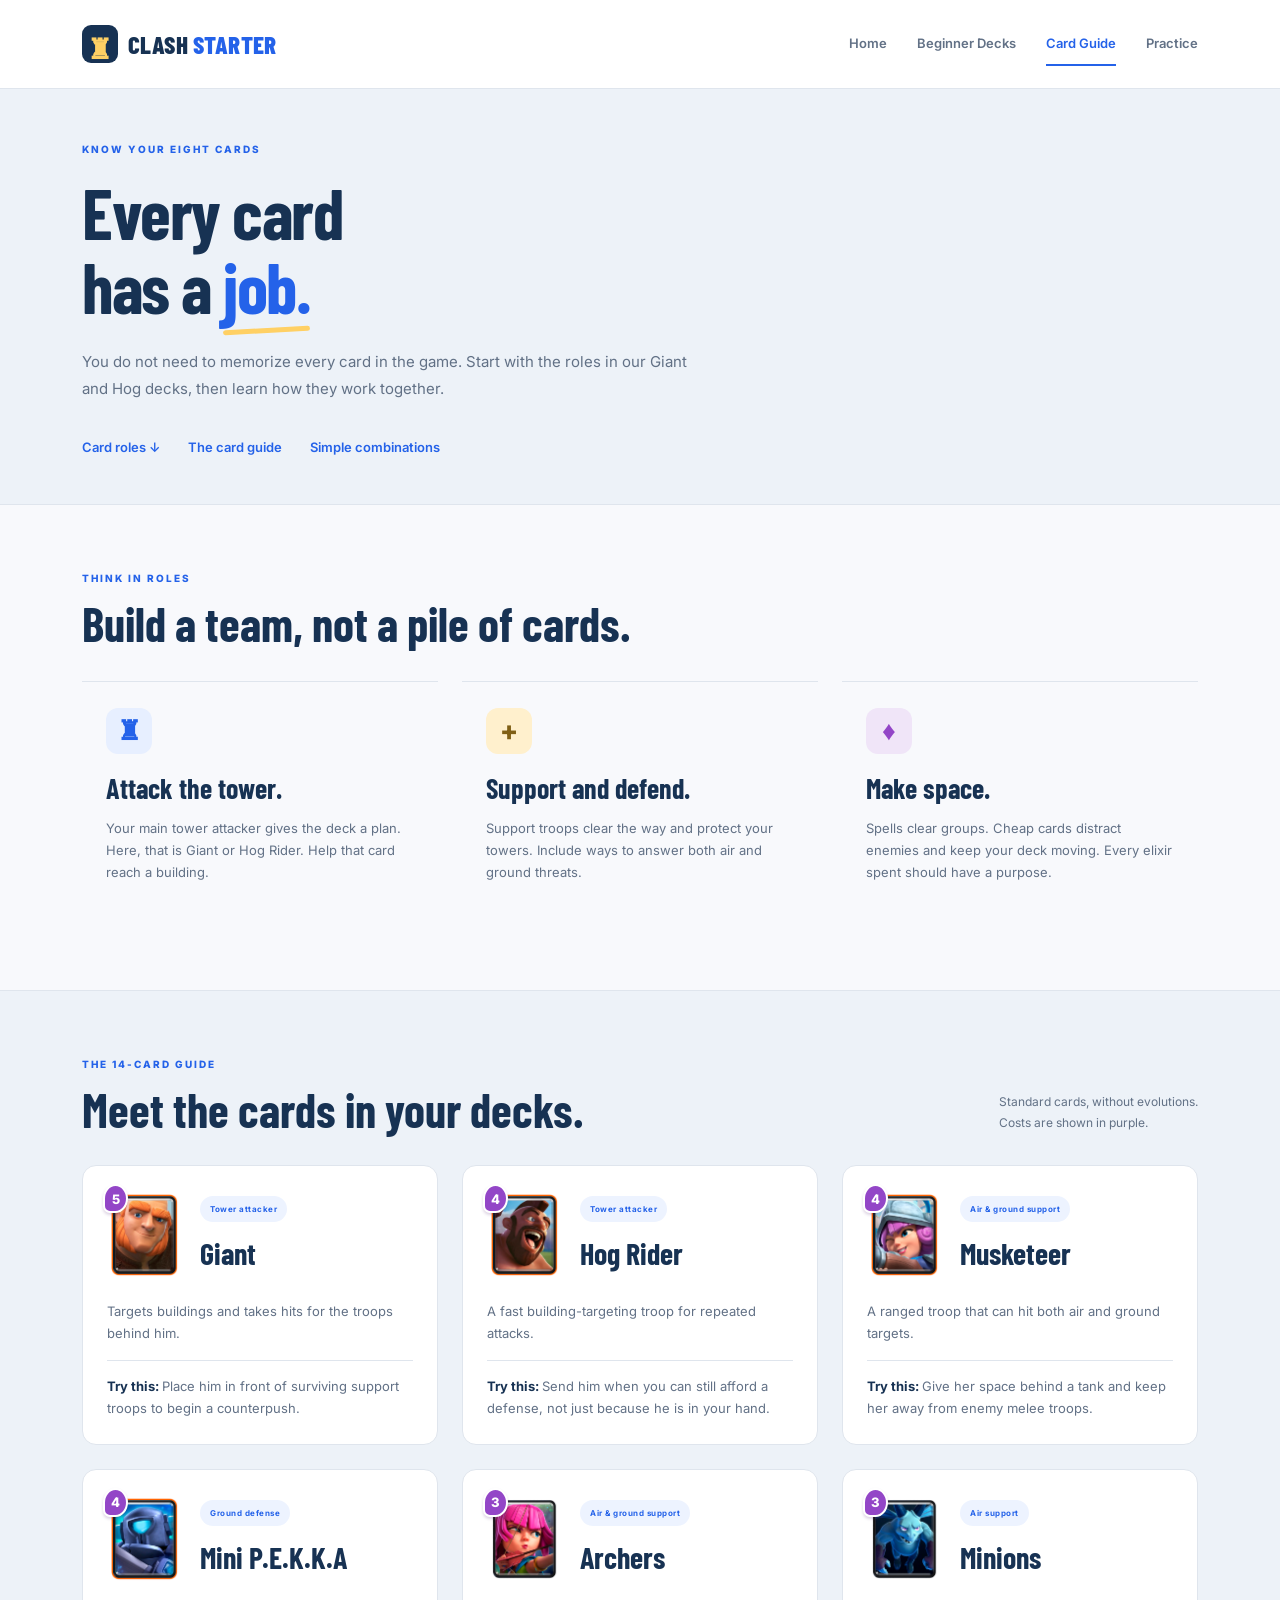
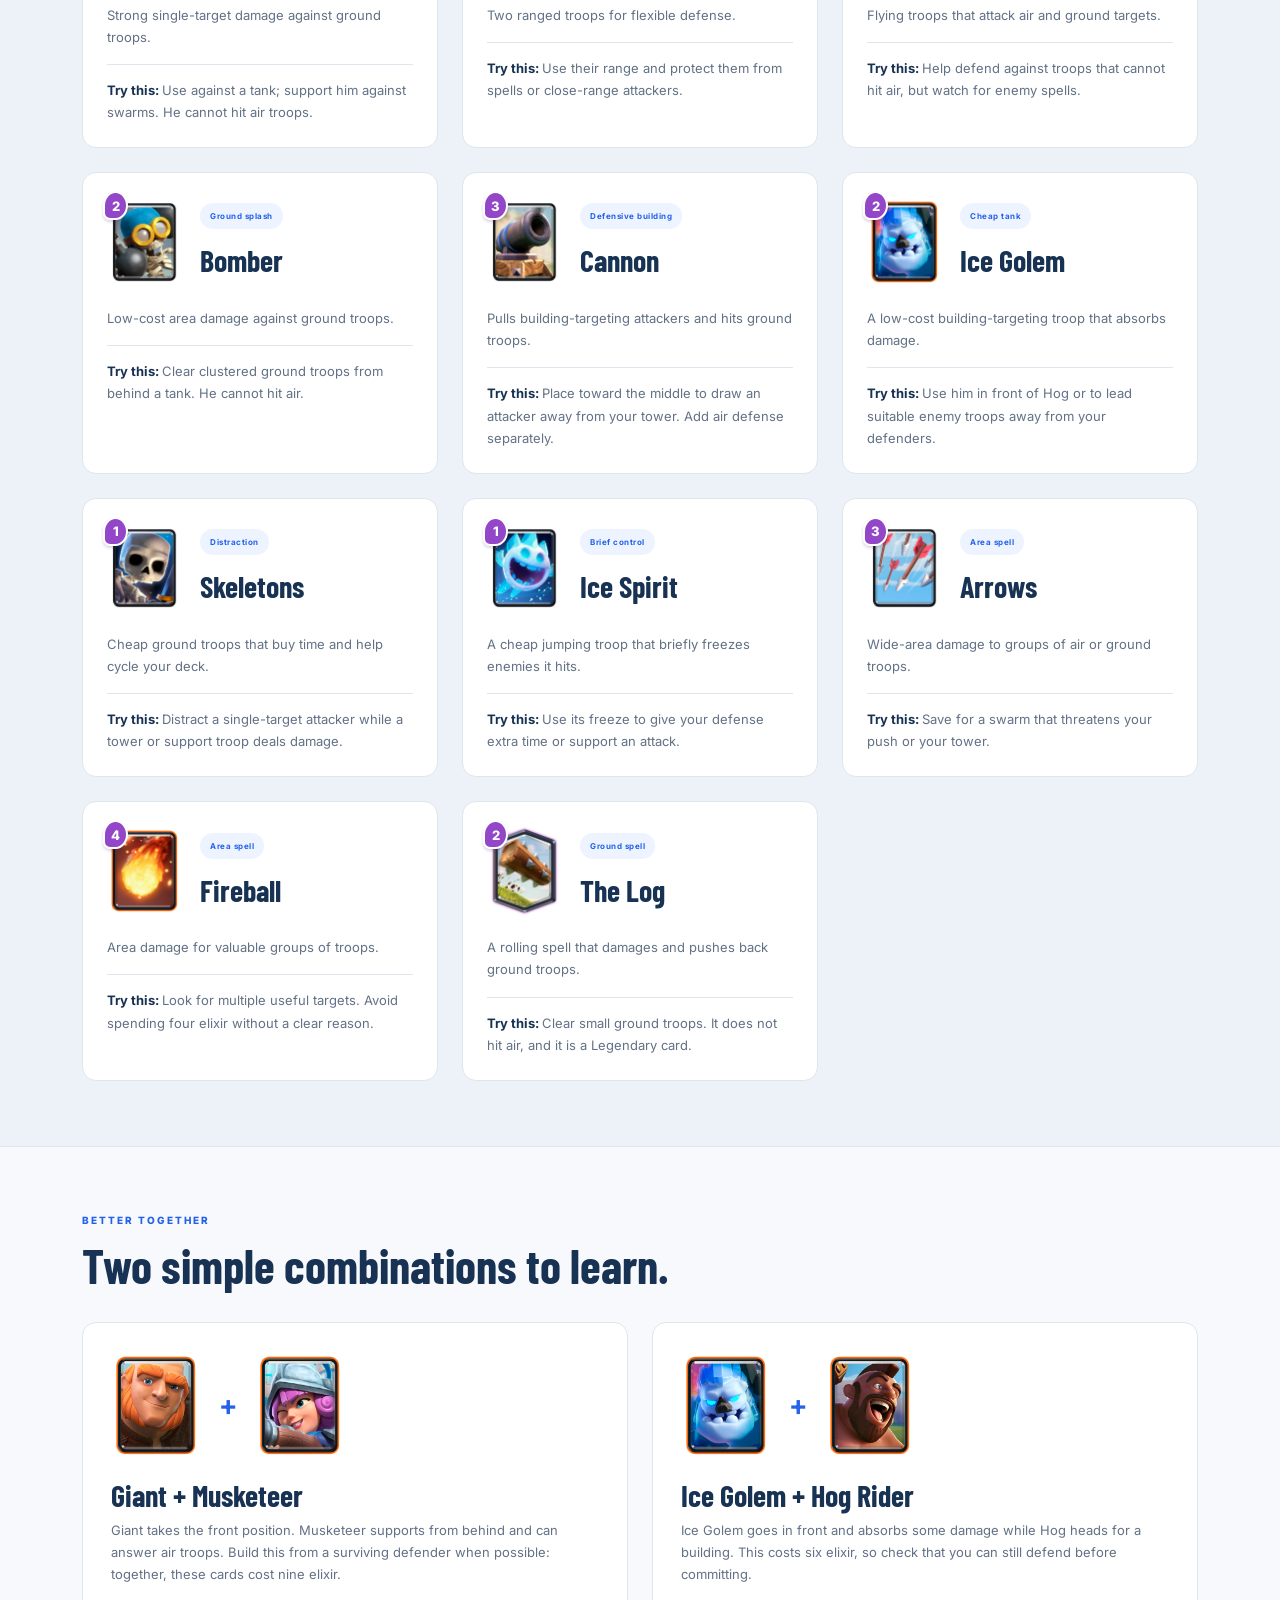
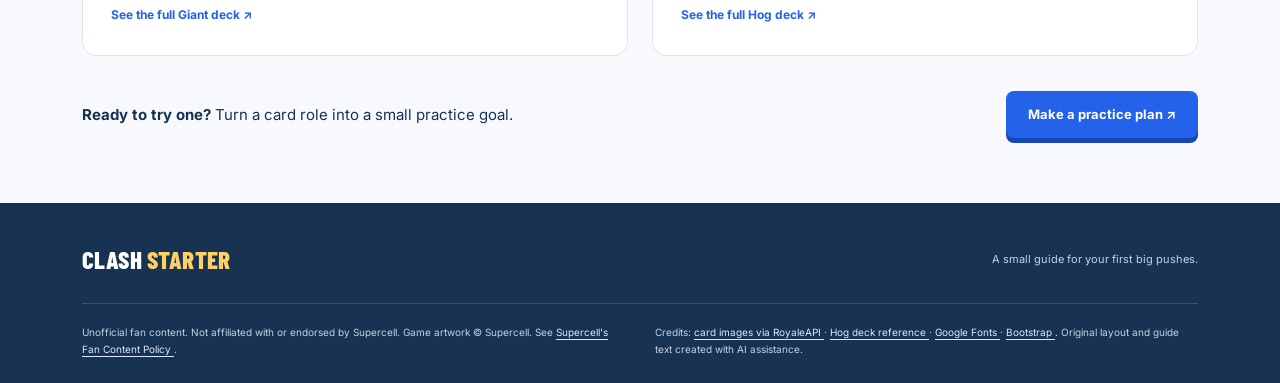
==== cards.html @ 3c09c24d "Add card guide and interactive practice planner" ====
<!doctype html>
<html lang="en">
  <head>
    <meta charset="utf-8">
    <meta name="viewport" content="width=device-width, initial-scale=1">
    <meta name="description" content="Learn the roles, elixir costs and simple combinations of the cards in our Giant and Hog decks.">
    <title>
      Card Guide | Clash Starter
    </title>
    <link rel="icon" href="assets/favicon.svg" type="image/svg+xml">
    <link rel="preconnect" href="https://fonts.googleapis.com">
    <link rel="preconnect" href="https://fonts.gstatic.com" crossorigin>
    <link href="https://fonts.googleapis.com/css2?family=Barlow+Condensed:wght@600;700;800&family=Inter:wght@400;500;600;700;800&display=swap" rel="stylesheet">
    <link rel="stylesheet" href="assets/vendor/bootstrap.min.css">
    <link rel="stylesheet" href="css/style.css">
  </head>
  <body>
    <a class="skip-link" href="#main">
      Skip to content
    </a>
    <header class="site-header">
      <div class="container header-inner">
        <a class="brand" href="index.html" aria-label="Clash Starter home">
          <span class="brand-icon" aria-hidden="true">
            ♜
          </span>
          CLASH
          <span>
            STARTER
          </span>
        </a>
        <nav aria-label="Main navigation">
          <a href="index.html">
            Home
          </a>
          <a href="decks.html">
            Beginner Decks
          </a>
          <a href="cards.html" class="active" aria-current="page">
            Card Guide
          </a>
          <a href="practice.html">
            Practice
          </a>
        </nav>
      </div>
    </header>
    <main id="main">
      <section class="deck-intro">
        <div class="container">
          <p class="eyebrow">
            KNOW YOUR EIGHT CARDS
          </p>
          <h1>
            Every card
            <br>
            has a
            <span>
              job.
            </span>
          </h1>
          <p class="hero-description">
            You do not need to memorize every card in the game. Start with the roles in our Giant and Hog decks, then learn how they work together.
          </p>
          <nav class="section-links" aria-label="On this page">
            <a href="#roles">
              Card roles ↓
            </a>
            <a href="#library">
              The card guide
            </a>
            <a href="#combinations">
              Simple combinations
            </a>
          </nav>
        </div>
      </section>
      <section class="container section" id="roles" aria-labelledby="roles-title">
        <p class="eyebrow">
          THINK IN ROLES
        </p>
        <h2 id="roles-title">
          Build a team, not a pile of cards.
        </h2>
        <div class="row g-4 mt-2">
          <div class="col-md-4">
            <article class="basic-block">
              <span class="basic-symbol" aria-hidden="true">
                ♜
              </span>
              <h3>
                Attack the tower.
              </h3>
              <p>
                Your main tower attacker gives the deck a plan. Here, that is Giant or Hog Rider. Help that card reach a building.
              </p>
            </article>
          </div>
          <div class="col-md-4">
            <article class="basic-block">
              <span class="basic-symbol gold" aria-hidden="true">
                +
              </span>
              <h3>
                Support and defend.
              </h3>
              <p>
                Support troops clear the way and protect your towers. Include ways to answer both air and ground threats.
              </p>
            </article>
          </div>
          <div class="col-md-4">
            <article class="basic-block">
              <span class="basic-symbol purple" aria-hidden="true">
                ♦
              </span>
              <h3>
                Make space.
              </h3>
              <p>
                Spells clear groups. Cheap cards distract enemies and keep your deck moving. Every elixir spent should have a purpose.
              </p>
            </article>
          </div>
        </div>
      </section>
      <section class="comparison-section" id="library" aria-labelledby="library-title">
        <div class="container section">
          <div class="section-heading">
            <div>
              <p class="eyebrow">
                THE 14-CARD GUIDE
              </p>
              <h2 id="library-title">
                Meet the cards in your decks.
              </h2>
            </div>
            <p>
              Standard cards, without evolutions.
              <br>
              Costs are shown in purple.
            </p>
          </div>
          <div class="row g-4">
            <div class="col-md-6 col-lg-4">
              <article class="role-card">
                <div class="role-card-top">
                  <div class="role-image">
                    <span class="elixir" aria-label="5 elixir">
                      5
                    </span>
                    <img src="assets/cards/giant.png" alt="Giant card" width="150" height="180" loading="lazy">
                  </div>
                  <div>
                    <span class="badge rounded-pill">
                      Tower attacker
                    </span>
                    <h3>
                      Giant
                    </h3>
                  </div>
                </div>
                <p>
                  Targets buildings and takes hits for the troops behind him.
                </p>
                <p class="role-tip">
                  <strong>
                    Try this:
                  </strong>
                  Place him in front of surviving support troops to begin a counterpush.
                </p>
              </article>
            </div>
            <div class="col-md-6 col-lg-4">
              <article class="role-card">
                <div class="role-card-top">
                  <div class="role-image">
                    <span class="elixir" aria-label="4 elixir">
                      4
                    </span>
                    <img src="assets/cards/hog-rider.png" alt="Hog Rider card" width="150" height="180" loading="lazy">
                  </div>
                  <div>
                    <span class="badge rounded-pill">
                      Tower attacker
                    </span>
                    <h3>
                      Hog Rider
                    </h3>
                  </div>
                </div>
                <p>
                  A fast building-targeting troop for repeated attacks.
                </p>
                <p class="role-tip">
                  <strong>
                    Try this:
                  </strong>
                  Send him when you can still afford a defense, not just because he is in your hand.
                </p>
              </article>
            </div>
            <div class="col-md-6 col-lg-4">
              <article class="role-card">
                <div class="role-card-top">
                  <div class="role-image">
                    <span class="elixir" aria-label="4 elixir">
                      4
                    </span>
                    <img src="assets/cards/musketeer.png" alt="Musketeer card" width="150" height="180" loading="lazy">
                  </div>
                  <div>
                    <span class="badge rounded-pill">
                      Air
                      &
                      ground support
                    </span>
                    <h3>
                      Musketeer
                    </h3>
                  </div>
                </div>
                <p>
                  A ranged troop that can hit both air and ground targets.
                </p>
                <p class="role-tip">
                  <strong>
                    Try this:
                  </strong>
                  Give her space behind a tank and keep her away from enemy melee troops.
                </p>
              </article>
            </div>
            <div class="col-md-6 col-lg-4">
              <article class="role-card">
                <div class="role-card-top">
                  <div class="role-image">
                    <span class="elixir" aria-label="4 elixir">
                      4
                    </span>
                    <img src="assets/cards/mini-pekka.png" alt="Mini P.E.K.K.A card" width="150" height="180" loading="lazy">
                  </div>
                  <div>
                    <span class="badge rounded-pill">
                      Ground defense
                    </span>
                    <h3>
                      Mini P.E.K.K.A
                    </h3>
                  </div>
                </div>
                <p>
                  Strong single-target damage against ground troops.
                </p>
                <p class="role-tip">
                  <strong>
                    Try this:
                  </strong>
                  Use against a tank; support him against swarms. He cannot hit air troops.
                </p>
              </article>
            </div>
            <div class="col-md-6 col-lg-4">
              <article class="role-card">
                <div class="role-card-top">
                  <div class="role-image">
                    <span class="elixir" aria-label="3 elixir">
                      3
                    </span>
                    <img src="assets/cards/archers.png" alt="Archers card" width="150" height="180" loading="lazy">
                  </div>
                  <div>
                    <span class="badge rounded-pill">
                      Air
                      &
                      ground support
                    </span>
                    <h3>
                      Archers
                    </h3>
                  </div>
                </div>
                <p>
                  Two ranged troops for flexible defense.
                </p>
                <p class="role-tip">
                  <strong>
                    Try this:
                  </strong>
                  Use their range and protect them from spells or close-range attackers.
                </p>
              </article>
            </div>
            <div class="col-md-6 col-lg-4">
              <article class="role-card">
                <div class="role-card-top">
                  <div class="role-image">
                    <span class="elixir" aria-label="3 elixir">
                      3
                    </span>
                    <img src="assets/cards/minions.png" alt="Minions card" width="150" height="180" loading="lazy">
                  </div>
                  <div>
                    <span class="badge rounded-pill">
                      Air support
                    </span>
                    <h3>
                      Minions
                    </h3>
                  </div>
                </div>
                <p>
                  Flying troops that attack air and ground targets.
                </p>
                <p class="role-tip">
                  <strong>
                    Try this:
                  </strong>
                  Help defend against troops that cannot hit air, but watch for enemy spells.
                </p>
              </article>
            </div>
            <div class="col-md-6 col-lg-4">
              <article class="role-card">
                <div class="role-card-top">
                  <div class="role-image">
                    <span class="elixir" aria-label="2 elixir">
                      2
                    </span>
                    <img src="assets/cards/bomber.png" alt="Bomber card" width="150" height="180" loading="lazy">
                  </div>
                  <div>
                    <span class="badge rounded-pill">
                      Ground splash
                    </span>
                    <h3>
                      Bomber
                    </h3>
                  </div>
                </div>
                <p>
                  Low-cost area damage against ground troops.
                </p>
                <p class="role-tip">
                  <strong>
                    Try this:
                  </strong>
                  Clear clustered ground troops from behind a tank. He cannot hit air.
                </p>
              </article>
            </div>
            <div class="col-md-6 col-lg-4">
              <article class="role-card">
                <div class="role-card-top">
                  <div class="role-image">
                    <span class="elixir" aria-label="3 elixir">
                      3
                    </span>
                    <img src="assets/cards/cannon.png" alt="Cannon card" width="150" height="180" loading="lazy">
                  </div>
                  <div>
                    <span class="badge rounded-pill">
                      Defensive building
                    </span>
                    <h3>
                      Cannon
                    </h3>
                  </div>
                </div>
                <p>
                  Pulls building-targeting attackers and hits ground troops.
                </p>
                <p class="role-tip">
                  <strong>
                    Try this:
                  </strong>
                  Place toward the middle to draw an attacker away from your tower. Add air defense separately.
                </p>
              </article>
            </div>
            <div class="col-md-6 col-lg-4">
              <article class="role-card">
                <div class="role-card-top">
                  <div class="role-image">
                    <span class="elixir" aria-label="2 elixir">
                      2
                    </span>
                    <img src="assets/cards/ice-golem.png" alt="Ice Golem card" width="150" height="180" loading="lazy">
                  </div>
                  <div>
                    <span class="badge rounded-pill">
                      Cheap tank
                    </span>
                    <h3>
                      Ice Golem
                    </h3>
                  </div>
                </div>
                <p>
                  A low-cost building-targeting troop that absorbs damage.
                </p>
                <p class="role-tip">
                  <strong>
                    Try this:
                  </strong>
                  Use him in front of Hog or to lead suitable enemy troops away from your defenders.
                </p>
              </article>
            </div>
            <div class="col-md-6 col-lg-4">
              <article class="role-card">
                <div class="role-card-top">
                  <div class="role-image">
                    <span class="elixir" aria-label="1 elixir">
                      1
                    </span>
                    <img src="assets/cards/skeletons.png" alt="Skeletons card" width="150" height="180" loading="lazy">
                  </div>
                  <div>
                    <span class="badge rounded-pill">
                      Distraction
                    </span>
                    <h3>
                      Skeletons
                    </h3>
                  </div>
                </div>
                <p>
                  Cheap ground troops that buy time and help cycle your deck.
                </p>
                <p class="role-tip">
                  <strong>
                    Try this:
                  </strong>
                  Distract a single-target attacker while a tower or support troop deals damage.
                </p>
              </article>
            </div>
            <div class="col-md-6 col-lg-4">
              <article class="role-card">
                <div class="role-card-top">
                  <div class="role-image">
                    <span class="elixir" aria-label="1 elixir">
                      1
                    </span>
                    <img src="assets/cards/ice-spirit.png" alt="Ice Spirit card" width="150" height="180" loading="lazy">
                  </div>
                  <div>
                    <span class="badge rounded-pill">
                      Brief control
                    </span>
                    <h3>
                      Ice Spirit
                    </h3>
                  </div>
                </div>
                <p>
                  A cheap jumping troop that briefly freezes enemies it hits.
                </p>
                <p class="role-tip">
                  <strong>
                    Try this:
                  </strong>
                  Use its freeze to give your defense extra time or support an attack.
                </p>
              </article>
            </div>
            <div class="col-md-6 col-lg-4">
              <article class="role-card">
                <div class="role-card-top">
                  <div class="role-image">
                    <span class="elixir" aria-label="3 elixir">
                      3
                    </span>
                    <img src="assets/cards/arrows.png" alt="Arrows card" width="150" height="180" loading="lazy">
                  </div>
                  <div>
                    <span class="badge rounded-pill">
                      Area spell
                    </span>
                    <h3>
                      Arrows
                    </h3>
                  </div>
                </div>
                <p>
                  Wide-area damage to groups of air or ground troops.
                </p>
                <p class="role-tip">
                  <strong>
                    Try this:
                  </strong>
                  Save for a swarm that threatens your push or your tower.
                </p>
              </article>
            </div>
            <div class="col-md-6 col-lg-4">
              <article class="role-card">
                <div class="role-card-top">
                  <div class="role-image">
                    <span class="elixir" aria-label="4 elixir">
                      4
                    </span>
                    <img src="assets/cards/fireball.png" alt="Fireball card" width="150" height="180" loading="lazy">
                  </div>
                  <div>
                    <span class="badge rounded-pill">
                      Area spell
                    </span>
                    <h3>
                      Fireball
                    </h3>
                  </div>
                </div>
                <p>
                  Area damage for valuable groups of troops.
                </p>
                <p class="role-tip">
                  <strong>
                    Try this:
                  </strong>
                  Look for multiple useful targets. Avoid spending four elixir without a clear reason.
                </p>
              </article>
            </div>
            <div class="col-md-6 col-lg-4">
              <article class="role-card">
                <div class="role-card-top">
                  <div class="role-image">
                    <span class="elixir" aria-label="2 elixir">
                      2
                    </span>
                    <img src="assets/cards/the-log.png" alt="The Log card" width="150" height="180" loading="lazy">
                  </div>
                  <div>
                    <span class="badge rounded-pill">
                      Ground spell
                    </span>
                    <h3>
                      The Log
                    </h3>
                  </div>
                </div>
                <p>
                  A rolling spell that damages and pushes back ground troops.
                </p>
                <p class="role-tip">
                  <strong>
                    Try this:
                  </strong>
                  Clear small ground troops. It does not hit air, and it is a Legendary card.
                </p>
              </article>
            </div>
          </div>
        </div>
      </section>
      <section class="container section" id="combinations" aria-labelledby="combinations-title">
        <p class="eyebrow">
          BETTER TOGETHER
        </p>
        <h2 id="combinations-title">
          Two simple combinations to learn.
        </h2>
        <div class="row g-4 mt-2">
          <div class="col-md-6">
            <article class="combo-card">
              <div class="combo-images">
                <img src="assets/cards/giant.png" alt="Giant" width="150" height="180" loading="lazy">
                <span aria-hidden="true">
                  +
                </span>
                <img src="assets/cards/musketeer.png" alt="Musketeer" width="150" height="180" loading="lazy">
              </div>
              <h3>
                Giant + Musketeer
              </h3>
              <p>
                Giant takes the front position. Musketeer supports from behind and can answer air troops. Build this from a surviving defender when possible: together, these cards cost nine elixir.
              </p>
              <a class="text-link" href="decks.html#giant">
                See the full Giant deck ↗
              </a>
            </article>
          </div>
          <div class="col-md-6">
            <article class="combo-card">
              <div class="combo-images">
                <img src="assets/cards/ice-golem.png" alt="Ice Golem" width="150" height="180" loading="lazy">
                <span aria-hidden="true">
                  +
                </span>
                <img src="assets/cards/hog-rider.png" alt="Hog Rider" width="150" height="180" loading="lazy">
              </div>
              <h3>
                Ice Golem + Hog Rider
              </h3>
              <p>
                Ice Golem goes in front and absorbs some damage while Hog heads for a building. This costs six elixir, so check that you can still defend before committing.
              </p>
              <a class="text-link" href="decks.html#hog">
                See the full Hog deck ↗
              </a>
            </article>
          </div>
        </div>
        <div class="guide-next">
          <p>
            <strong>
              Ready to try one?
            </strong>
            Turn a card role into a small practice goal.
          </p>
          <a class="btn btn-primary" href="practice.html">
            Make a practice plan ↗
          </a>
        </div>
      </section>
    </main>
    <footer class="site-footer">
      <div class="container">
        <div class="footer-top">
          <a class="brand" href="index.html">
            CLASH
            <span>
              STARTER
            </span>
          </a>
          <p>
            A small guide for your first big pushes.
          </p>
        </div>
        <div class="footer-bottom">
          <p>
            Unofficial fan content. Not affiliated with or endorsed by Supercell. Game artwork © Supercell. See
            <a href="https://supercell.com/en/fan-content-policy/">
              Supercell's Fan Content Policy
            </a>
            .
          </p>
          <p>
            Credits:
            <a href="https://github.com/RoyaleAPI/cr-api-assets">
              card images via RoyaleAPI
            </a>
            ·
            <a href="https://www.deckshop.pro/deck/detail/hog-rider,ice-golem,musketeer,cannon,skeletons,ice-spirit,fireball,the-log">
              Hog deck reference
            </a>
            ·
            <a href="https://fonts.google.com/">
              Google Fonts
            </a>
            ·
            <a href="https://getbootstrap.com/">
              Bootstrap
            </a>
            . Original layout and guide text created with AI assistance.
          </p>
        </div>
      </div>
    </footer>
  </body>
</html>
---- css/style.css ----
:root {
  --ink:#173253;
  --muted:#627186;
  --blue:#2462e9;
  --gold:#ffd064;
  --purple:#9346c7;
  --paper:#f8f9fc;
  --line:#dfe5ed;
}

* {
  box-sizing:border-box;
}

html {
  scroll-behavior:smooth;
  scroll-padding-top:30px;
}

body {
  margin:0;
  background:var(--paper);
  color:var(--ink);
  font-family:Inter,Arial,sans-serif;
  font-size:15px;
  line-height:1.7;
}

a {
  color:var(--blue);
}

h1,h2,h3,h4 {
  font-family:'Barlow Condensed','Arial Narrow',sans-serif;
  font-weight:700;
  line-height:1.05;
}

h1 {
  font-size:clamp(3.5rem,6.5vw,5.6rem);
  letter-spacing:-1.5px;
  margin:18px 0 24px;
}

h2 {
  font-size:clamp(2.3rem,3.7vw,3.2rem);
  margin-bottom:0;
}

h3 {
  font-size:2.6rem;
}

h4 {
  font-size:1.9rem;
  margin-bottom:14px;
}

p {
  margin:0 0 16px;
}

a:focus-visible {
  outline:3px solid var(--purple);
  outline-offset:5px;
}

.container {
  max-width:1140px;
}

.skip-link {
  position:absolute;
  top:-70px;
  left:15px;
  background:white;
  padding:12px;
  z-index:10;
}

.skip-link:focus {
  top:10px;
}

.site-header {
  background:#fff;
  border-bottom:1px solid var(--line);
}

.header-inner {
  display:flex;
  align-items:center;
  justify-content:space-between;
  min-height:88px;
  gap:20px;
}

.brand {
  display:inline-flex;
  align-items:center;
  gap:5px;
  color:var(--ink);
  font-family:'Barlow Condensed',sans-serif;
  font-weight:800;
  font-size:25px;
  text-decoration:none;
  white-space:nowrap;
  letter-spacing:.4px;
}

.brand>span:not(.brand-icon) {
  color:var(--blue);
}

.brand-icon {
  display:grid;
  place-items:center;
  width:36px;
  height:38px;
  background:var(--ink);
  color:var(--gold);
  border-radius:9px;
  margin-right:5px;
  font-size:28px;
}

nav {
  display:flex;
  gap:30px;
}

nav a {
  font-size:13px;
  font-weight:600;
  text-decoration:none;
  color:var(--muted);
  padding:10px 0;
}

nav a:hover,nav .active {
  color:var(--blue);
}

nav .active {
  border-bottom:2px solid var(--blue);
}

.hero {
  padding:62px 0 50px;
  overflow:hidden;
  background:linear-gradient(110deg,#f2f6fc,#fafbfd);
}

.eyebrow {
  font-size:10px;
  font-weight:800;
  letter-spacing:2px;
  color:var(--blue);
  margin-bottom:12px;
}

.eyebrow>span {
  display:inline-block;
  width:7px;
  height:7px;
  border-radius:50%;
  background:var(--blue);
  margin-right:8px;
}

h1>span {
  color:var(--blue);
  position:relative;
}

h1>span:after {
  content:'';
  position:absolute;
  bottom:-5px;
  left:0;
  right:0;
  height:5px;
  border-radius:3px;
  background:var(--gold);
  transform:rotate(-3deg);
}

.hero-description {
  max-width:425px;
  color:var(--muted);
  font-size:15px;
  line-height:1.8;
}

.btn-primary {
  background:var(--blue);
  border:0;
  border-radius:8px;
  padding:14px 22px;
  font-size:13px;
  font-weight:700;
  box-shadow:0 5px 0 #1747b4;
}

.btn-primary:hover {
  background:#194dc1;
  transform:translateY(-2px);
}

.btn span {
  margin-left:25px;
  font-size:18px;
}

.hero-meta {
  display:flex;
  flex-wrap:wrap;
  gap:9px 18px;
  margin-top:28px;
  color:var(--muted);
  font-size:10px;
}

.hero-meta span+span:before {
  content:'•';
  color:#aebacf;
  margin-right:14px;
}

.arena {
  height:430px;
  position:relative;
  isolation:isolate;
  background:#e6eef9;
  border-radius:50% 50% 24px 24px;
  max-width:520px;
  margin:auto;
}

.arena-grid {
  position:absolute;
  inset:35px 5px 35px;
  z-index:-1;
  background-image:linear-gradient(#cad8ec80 1px,transparent 1px),linear-gradient(90deg,#cad8ec80 1px,transparent 1px);
  background-size:36px 36px;
  transform:perspective(700px) rotateX(18deg);
  border-radius:40%;
}

.arena-label {
  position:absolute;
  top:22px;
  left:0;
  right:0;
  text-align:center;
  font-size:9px;
  letter-spacing:2px;
  font-weight:800;
  color:#5f7694;
}

.hero-card {
  position:absolute;
  width:48%;
  top:76px;
  text-align:center;
  filter:drop-shadow(0 18px 12px #163b5d26);
}

.hero-card img {
  width:100%;
  height:auto;
}

.hero-giant {
  left:5%;
  transform:rotate(-12deg);
}

.hero-hog {
  right:4%;
  top:103px;
  transform:rotate(12deg);
}

.hero-card span {
  display:inline-block;
  background:var(--ink);
  color:white;
  padding:7px 12px;
  border-radius:5px;
  font-size:9px;
  font-weight:800;
  letter-spacing:1px;
  position:relative;
  top:-10px;
}

.hero-hog span {
  background:var(--blue);
}

.versus {
  position:absolute;
  top:210px;
  left:46%;
  background:var(--gold);
  border:4px solid #f5f8fc;
  box-shadow:0 5px 10px #17325322;
  width:53px;
  height:53px;
  border-radius:50%;
  display:grid;
  place-items:center;
  font-family:'Barlow Condensed',sans-serif;
  font-size:24px;
  font-weight:800;
  transform:rotate(-8deg);
}

.arena-note {
  position:absolute;
  bottom:-28px;
  left:0;
  right:0;
  text-align:center;
  font-size:10px;
  color:#627186;
}

.section {
  padding-top:65px;
  padding-bottom:65px;
}

.section-heading {
  display:flex;
  align-items:end;
  justify-content:space-between;
  gap:24px;
  margin-bottom:30px;
}

.section-heading>p {
  color:var(--muted);
  font-size:12px;
  margin-bottom:2px;
}

.deck-panel {
  background:white;
  border:1px solid var(--line);
  border-radius:16px;
  margin-bottom:25px;
  padding:30px;
  box-shadow:0 5px 0 #e9edf3;
}

.deck-heading {
  display:flex;
  justify-content:space-between;
  align-items:center;
  gap:12px;
  margin-bottom:25px;
}

.deck-title {
  display:flex;
  align-items:center;
  gap:20px;
}

.deck-number {
  font-family:'Barlow Condensed',sans-serif;
  font-size:60px;
  color:#dae2ef;
  font-weight:700;
}

.badge {
  background:#eef5e8;
  color:#47652c;
  font-size:8px;
  letter-spacing:1.3px;
  padding:7px 10px;
  margin-bottom:10px;
}

.hog-panel .badge {
  background:#edf0ff;
  color:#5359a1;
}

.deck-title h3 {
  margin-bottom:5px;
}

.deck-title p {
  color:var(--muted);
  font-size:12px;
  margin:0;
}

.average {
  text-align:right;
  flex-shrink:0;
}

.average strong {
  display:block;
  font-family:'Barlow Condensed',sans-serif;
  font-size:35px;
  line-height:1.1;
}

.average strong span {
  color:var(--purple);
  font-size:28px;
}

.average>span {
  font-size:8px;
  letter-spacing:1px;
  font-weight:700;
  color:var(--muted);
}

.deck-grid {
  display:grid;
  grid-template-columns:repeat(8,minmax(0,1fr));
  gap:12px;
  list-style:none;
  padding:0;
  margin-bottom:28px;
}

.game-card {
  position:relative;
  background:#f1f4fa;
  border:1px solid #e2e8f1;
  border-radius:10px;
  text-align:center;
  padding:8px 4px 10px;
  transition:transform .18s,box-shadow .18s;
}

.game-card:hover {
  transform:translateY(-5px);
  box-shadow:0 6px 14px #17325316;
}

.game-card img {
  width:100%;
  height:auto;
  aspect-ratio:5/6;
  object-fit:contain;
}

.card-name {
  display:block;
  font-size:10px;
  font-weight:700;
  line-height:1.3;
  margin-top:5px;
  min-height:26px;
}

.elixir {
  position:absolute;
  left:-4px;
  top:-6px;
  width:25px;
  height:29px;
  display:grid;
  place-items:center;
  border-radius:50% 50% 50% 7px;
  background:var(--purple);
  color:white;
  border:2px solid white;
  font-weight:800;
  font-size:13px;
  box-shadow:0 2px 3px #54217533;
}

.deck-detail {
  border-top:1px solid var(--line);
  padding-top:25px;
}

.deck-detail p {
  font-size:12px;
  color:var(--muted);
}

.deck-detail .eyebrow {
  color:var(--blue);
  font-size:9px;
}

.mistake {
  background:#fff8e8;
  border-left:3px solid var(--gold);
  padding:12px 14px;
  border-radius:0 6px 6px 0;
  margin:18px 0 0;
}

.mistake strong {
  color:#72581c;
}

.steps {
  padding:0 0 0 22px;
  margin:0;
  list-style:none;
  display:grid;
  gap:17px;
}

.steps li {
  display:flex;
  gap:15px;
}

.steps li>span {
  background:#edf3ff;
  color:var(--blue);
  width:32px;
  height:32px;
  border-radius:50%;
  display:grid;
  place-items:center;
  flex-shrink:0;
  font-size:10px;
  font-weight:800;
}

.steps strong {
  font-size:12px;
}

.steps p {
  margin:5px 0 0;
}

.deck-note {
  font-size:11px;
  color:var(--muted);
  max-width:800px;
  margin-bottom:0;
}

.comparison-section {
  background:#edf2f8;
  border-block:1px solid var(--line);
}

.comparison-table {
  table-layout:fixed;
  margin:0;
  font-size:13px;
  --bs-table-bg:transparent;
  --bs-table-color:var(--ink);
  --bs-table-border-color:#d8e1ec;
}

.comparison-table th,.comparison-table td {
  padding:18px 22px;
  vertical-align:middle;
}

.comparison-table thead th {
  background:var(--ink);
  color:white;
  font-size:13px;
}

.comparison-table thead th:first-child {
  border-radius:9px 0 0 0;
  width:25%;
}

.comparison-table thead th:last-child {
  border-radius:0 9px 0 0;
}

.comparison-table tbody th {
  font-weight:600;
}

.comparison-table caption {
  font-size:10px;
  color:var(--muted);
  padding-top:12px;
}

.elixir-inline {
  color:var(--purple);
  font-weight:800;
}

.tip {
  border-top:3px solid var(--gold);
  padding-top:20px;
}

.tip>span {
  font-size:9px;
  font-weight:800;
  color:var(--blue);
  letter-spacing:1.2px;
}

.tip h3 {
  font-size:26px;
  margin-top:12px;
}

.tip p {
  color:var(--muted);
  font-size:12px;
  max-width:300px;
}

.back-top {
  display:inline-block;
  margin-top:24px;
  font-size:12px;
  font-weight:700;
  text-decoration:none;
}

.site-footer {
  background:var(--ink);
  color:#c5d2e2;
  padding:35px 0 25px;
}

.site-footer .brand {
  color:white;
}

.site-footer .brand span {
  color:var(--gold);
}

.footer-top {
  display:flex;
  justify-content:space-between;
  align-items:center;
  gap:15px;
  padding-bottom:22px;
  border-bottom:1px solid #ffffff25;
}

.footer-top p {
  font-size:11px;
  margin:0;
}

.footer-bottom {
  padding-top:20px;
  display:grid;
  grid-template-columns:1fr 1fr;
  gap:30px;
}

.footer-bottom p {
  font-size:10px;
  margin:0;
}

.footer-bottom a {
  color:#dce8ff;
  text-underline-offset:3px;
}

@media(min-width:1400px) {
  .container {
    max-width:1140px;
  }
}

@media(max-width:991px) {
  .hero {
    padding-top:42px;
  }
  .hero-copy {
    max-width:650px;
  }
  .arena {
    margin-top:12px;
  }
  .deck-grid {
    grid-template-columns:repeat(4,minmax(0,1fr));
    gap:18px;
  }
  .game-card img {
    max-height:150px;
  }
  .card-name {
    min-height:0;
  }
  .section-heading {
    align-items:start;
  }
  .steps {
    padding-left:0;
  }
}

@media(max-width:575px) {
  .container {
    padding-left:20px;
    padding-right:20px;
  }
  .header-inner {
    min-height:95px;
    flex-wrap:wrap;
    justify-content:center;
    gap:0;
    padding-top:12px;
    padding-bottom:8px;
  }
  .brand {
    font-size:22px;
  }
  .brand-icon {
    width:29px;
    height:31px;
    font-size:23px;
  }
  nav {
    gap:28px;
    justify-content:center;
    width:100%;
  }
  nav a {
    font-size:11px;
    padding:7px 0;
  }
  .hero {
    padding:32px 0;
  }
  .hero h1 {
    font-size:58px;
    letter-spacing:-.8px;
  }
  .hero-description {
    font-size:13px;
  }
  .hero-meta {
    font-size:9px;
    gap:8px;
  }
  .hero-meta span+span:before {
    margin-right:8px;
  }
  .arena {
    height:335px;
    max-width:370px;
  }
  .hero-card {
    top:57px;
  }
  .hero-hog {
    top:84px;
  }
  .hero-card span {
    font-size:7px;
    padding:6px 8px;
  }
  .versus {
    top:160px;
    left:44%;
    width:45px;
    height:45px;
    font-size:20px;
  }
  .arena-note {
    font-size:9px;
    bottom:0;
  }
  .section {
    padding-top:42px;
    padding-bottom:42px;
  }
  .section-heading {
    display:block;
    margin-bottom:24px;
  }
  .section-heading>p {
    margin-top:14px;
  }
  .desktop-break {
    display:none;
  }
  .deck-panel {
    padding:19px 15px;
    border-radius:12px;
  }
  .deck-number {
    display:none;
  }
  .deck-title h3 {
    font-size:32px;
  }
  .deck-title p {
    font-size:10px;
    max-width:185px;
  }
  .average strong {
    font-size:29px;
  }
  .average>span {
    font-size:7px;
  }
  .deck-grid {
    gap:13px 7px;
  }
  .game-card {
    padding:5px 2px 8px;
    border-radius:7px;
  }
  .card-name {
    font-size:8px;
    min-height:22px;
  }
  .elixir {
    width:21px;
    height:24px;
    font-size:10px;
  }
  .badge {
    font-size:7px;
  }
  .comparison-table {
    font-size:11px;
  }
  .comparison-table th,.comparison-table td {
    padding:14px 8px;
    overflow-wrap:break-word;
  }
  .comparison-table thead th {
    font-size:11px;
  }
  .comparison-table thead th:first-child {
    width:28%;
  }
  .footer-top {
    display:block;
  }
  .footer-top p {
    margin-top:10px;
  }
  .footer-bottom {
    grid-template-columns:1fr;
    gap:15px;
  }
  .tip p {
    max-width:none;
  }
}

/* Home has a learning path and deck previews; full card lists live on Decks. */
.home-secondary {
  display: inline-block;
  margin: 20px 0 0 18px;
  font-size: 12px;
  font-weight: 600;
  text-decoration: none;
}
.basic-block {
  padding: 26px 24px;
  height: 100%;
  border-top: 1px solid var(--line);
}
.basic-symbol {
  display: grid;
  place-items: center;
  width: 46px;
  height: 46px;
  background: #e7efff;
  color: var(--blue);
  border-radius: 12px;
  font-size: 27px;
  font-weight: 800;
  margin-bottom: 20px;
}
.basic-symbol.purple { background: #f0e5f8; color: var(--purple); }
.basic-symbol.gold { background: #fff0cd; color: #806016; }
.basic-block h3 { font-size: 28px; margin-bottom: 14px; }
.basic-block p, .path-intro { font-size: 13px; color: var(--muted); }
.home-path-section { background: var(--ink); color: white; }
.home-path-section .eyebrow { color: var(--gold); }
.path-intro { color: #c5d2e2; max-width: 300px; margin: 24px 0 0; }
.learning-path { list-style: none; margin: 0; padding: 0; }
.learning-path li { display: flex; gap: 20px; padding: 22px 0; border-bottom: 1px solid #ffffff25; }
.learning-path li:last-child { border: 0; }
.learning-path li>span { color: var(--gold); font-family: 'Barlow Condensed',sans-serif; font-size: 34px; }
.learning-path h3 { font-size: 27px; margin-bottom: 10px; }
.learning-path p { font-size: 12px; color: #c5d2e2; margin: 0; }
.text-link { display: inline-block; font-size: 12px; font-weight: 700; text-decoration: none; }
.text-link:hover, .home-secondary:hover { text-decoration: underline; text-underline-offset: 4px; }
.playstyle-card { display: flex; align-items: center; gap: 12px; padding: 30px; border: 1px solid var(--line); border-radius: 14px; height: 100%; background: #fff7e8; }
.hog-preview { background: #edf2ff; }
.playstyle-card>div { flex: 1; min-width: 0; }
.playstyle-card h3 { font-size: 36px; margin: 8px 0 16px; }
.playstyle-card p { font-size: 12px; color: var(--muted); }
.playstyle-card img { width: 31%; height: auto; transform: rotate(8deg); filter: drop-shadow(0 8px 5px #17325320); }
.home-faq { padding-bottom: 65px; max-width: 860px; }
.home-faq h2 { margin-bottom: 28px; }
.home-faq details { border-top: 1px solid var(--line); padding: 20px 0; }
.home-faq summary { font-size: 14px; font-weight: 600; cursor: pointer; }
.home-faq summary:focus-visible { outline: 3px solid var(--purple); outline-offset: 5px; }
.home-faq details p { font-size: 13px; color: var(--muted); margin: 15px 0 0; }
.deck-intro { padding: 52px 0 36px; background: #edf2f8; border-bottom: 1px solid var(--line); }
.deck-intro h1 { font-size: clamp(2.8rem,5.5vw,4.8rem); }
.deck-intro .hero-description { max-width: 620px; }
.section-links { justify-content: flex-start; flex-wrap: wrap; gap: 10px 28px; margin-top: 24px; }
.section-links a { color: var(--blue); }
@media (max-width: 991px) {
  .playstyle-card { padding: 22px; }
  .playstyle-card img { width: 27%; }
  .playstyle-card h3 { font-size: 30px; }
}
@media (max-width: 575px) {
  .home-hero h1 { font-size: 53px; }
  .home-secondary { margin-left: 0; display: block; }
  .basic-block { padding: 22px 0 0; }
  .basic-block p { margin-bottom: 0; }
  .playstyle-card img { width: 30%; }
  .home-faq { padding-bottom: 42px; }
  .deck-intro { padding: 34px 0 25px; }
  .section-links { gap: 10px 16px; }
}
@media(prefers-reduced-motion:reduce) {
  html {
    scroll-behavior:auto;
  }
  * {
    transition:none!important;
  }
}


/* Card Guide and Practice: shared colors, simple page-specific layouts. */
.role-card {
  height: 100%;
  padding: 24px;
  background: white;
  border: 1px solid var(--line);
  border-radius: 14px;
}
.role-card-top { display: flex; align-items: center; gap: 18px; margin-bottom: 20px; }
.role-image { position: relative; flex: 0 0 75px; }
.role-image img { width: 75px; height: auto; }
.role-card h3 { font-size: 30px; margin: 6px 0; }
.role-card .badge { white-space: normal; line-height: 1.5; letter-spacing: .5px; background: #edf3ff; color: var(--blue); }
.role-card p { font-size: 13px; color: var(--muted); }
.role-tip { border-top: 1px solid var(--line); padding-top: 14px; margin-bottom: 0; }
.role-tip strong { color: var(--ink); }
.combo-card { height: 100%; padding: 28px; background: white; border: 1px solid var(--line); border-radius: 14px; }
.combo-images { display: flex; align-items: center; gap: 18px; margin-bottom: 20px; }
.combo-images img { width: 90px; height: auto; }
.combo-images span { color: var(--blue); font-size: 28px; font-weight: 700; }
.combo-card h3 { font-size: 30px; }
.combo-card p { color: var(--muted); font-size: 13px; }
.guide-next { display: flex; justify-content: space-between; align-items: center; gap: 24px; margin-top: 35px; }
.guide-next p { margin: 0; }
.guide-next .btn { flex-shrink: 0; }
.planner-panel { padding: 32px; background: white; border: 1px solid var(--line); border-radius: 14px; }
.planner-intro { margin: 20px 0 28px; color: var(--muted); font-size: 13px; }
.form-label { font-size: 14px; font-weight: 700; }
.form-select { padding: 13px 36px 13px 14px; color: var(--ink); border-color: #aab9cb; font-size: 14px; }
.form-select:focus, .form-check-input:focus { border-color: var(--purple); box-shadow: 0 0 0 3px #9346c733; }
.form-check-input:checked { background-color: var(--blue); border-color: var(--blue); }
.time-options { display: flex; flex-wrap: wrap; gap: 15px 24px; }
.form-check-label { font-size: 13px; }
.reset-plan { color: var(--ink); margin-left: 12px; font-size: 13px; }
.reset-plan:hover { background: #edf2f8; }
.practice-note { background: #fff4d9; border-radius: 14px; padding: 32px; }
.practice-note h2 { font-size: 37px; margin: 12px 0 22px; }
.practice-note p, .practice-note li { color: #5b6070; font-size: 13px; }
.practice-note ul { padding-left: 20px; margin: 20px 0; }
.practice-note li { margin-bottom: 10px; }
.plan-result { margin-top: 32px; padding: 32px; background: var(--ink); color: white; border-radius: 14px; }
.plan-result .eyebrow { color: var(--gold); }
.plan-result h2 { margin-bottom: 20px; }
.plan-result h2:focus-visible { outline: 2px solid var(--gold); outline-offset: 6px; }
.plan-result>p:not(.eyebrow) { color: #c5d2e2; font-size: 13px; }
.plan-reminder { margin: 18px 0 0; }
button:focus-visible { outline: 3px solid var(--purple); outline-offset: 5px; }
[hidden] { display: none !important; }
@media (max-width: 575px) {
  nav { gap: 15px; }
  nav a { font-size: 10px; }
  .header-inner { padding-bottom: 10px; }
  .guide-next { align-items: flex-start; flex-direction: column; }
  .planner-panel, .practice-note, .plan-result { padding: 22px; }
  .planner-panel h2 { font-size: 34px; }
  .combo-card { padding: 22px; }
}
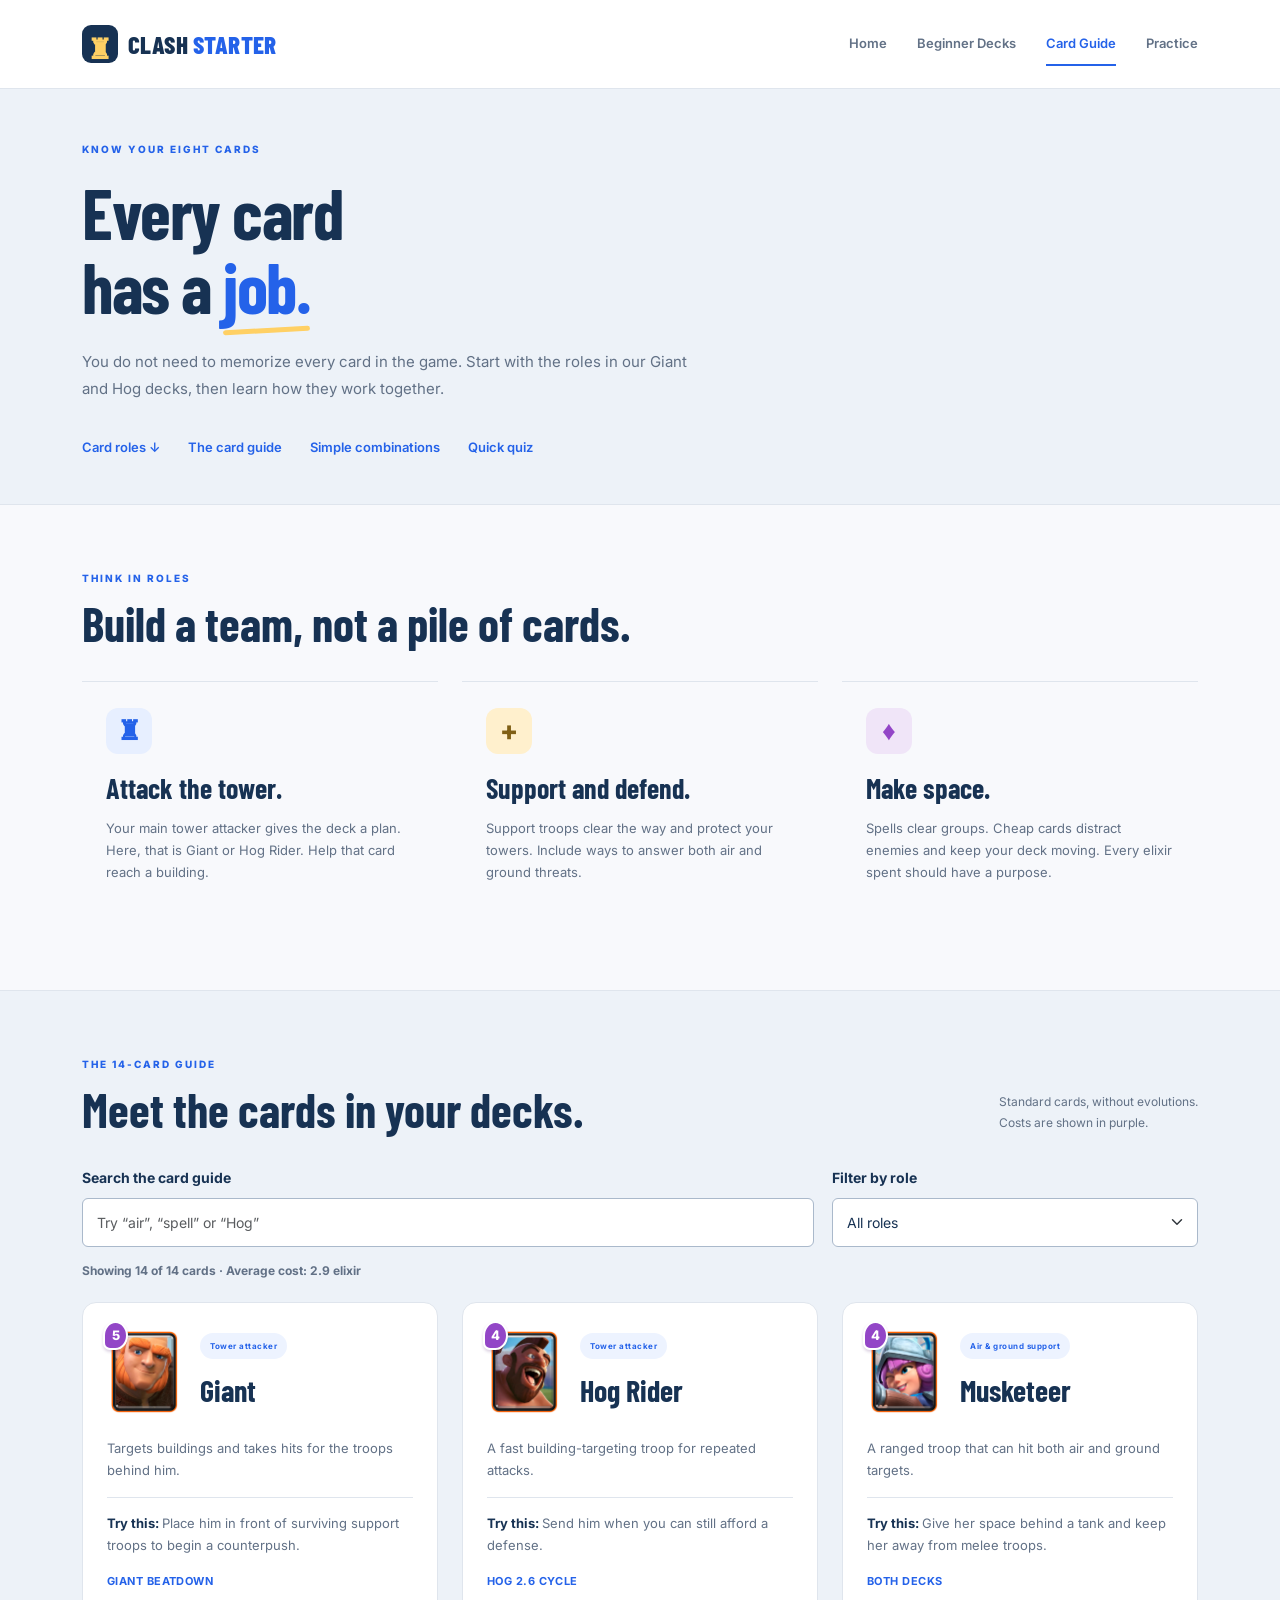
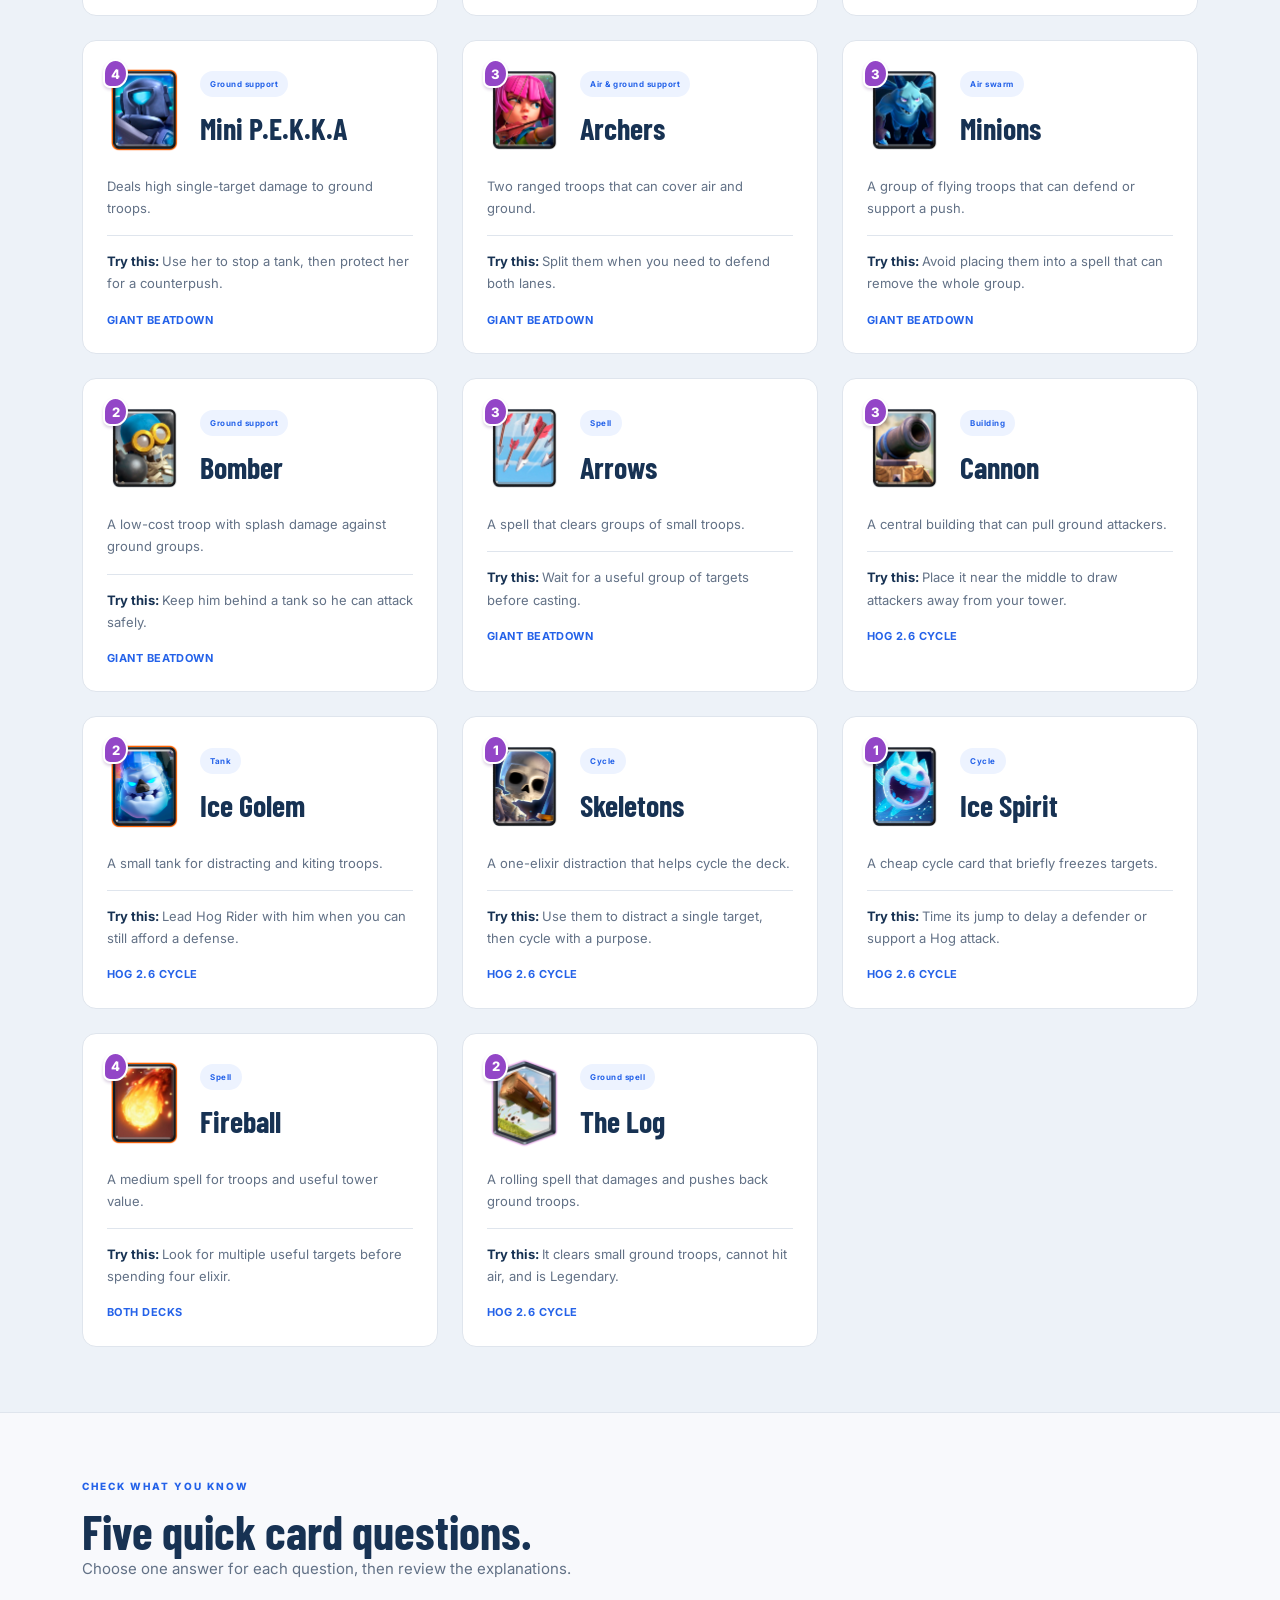
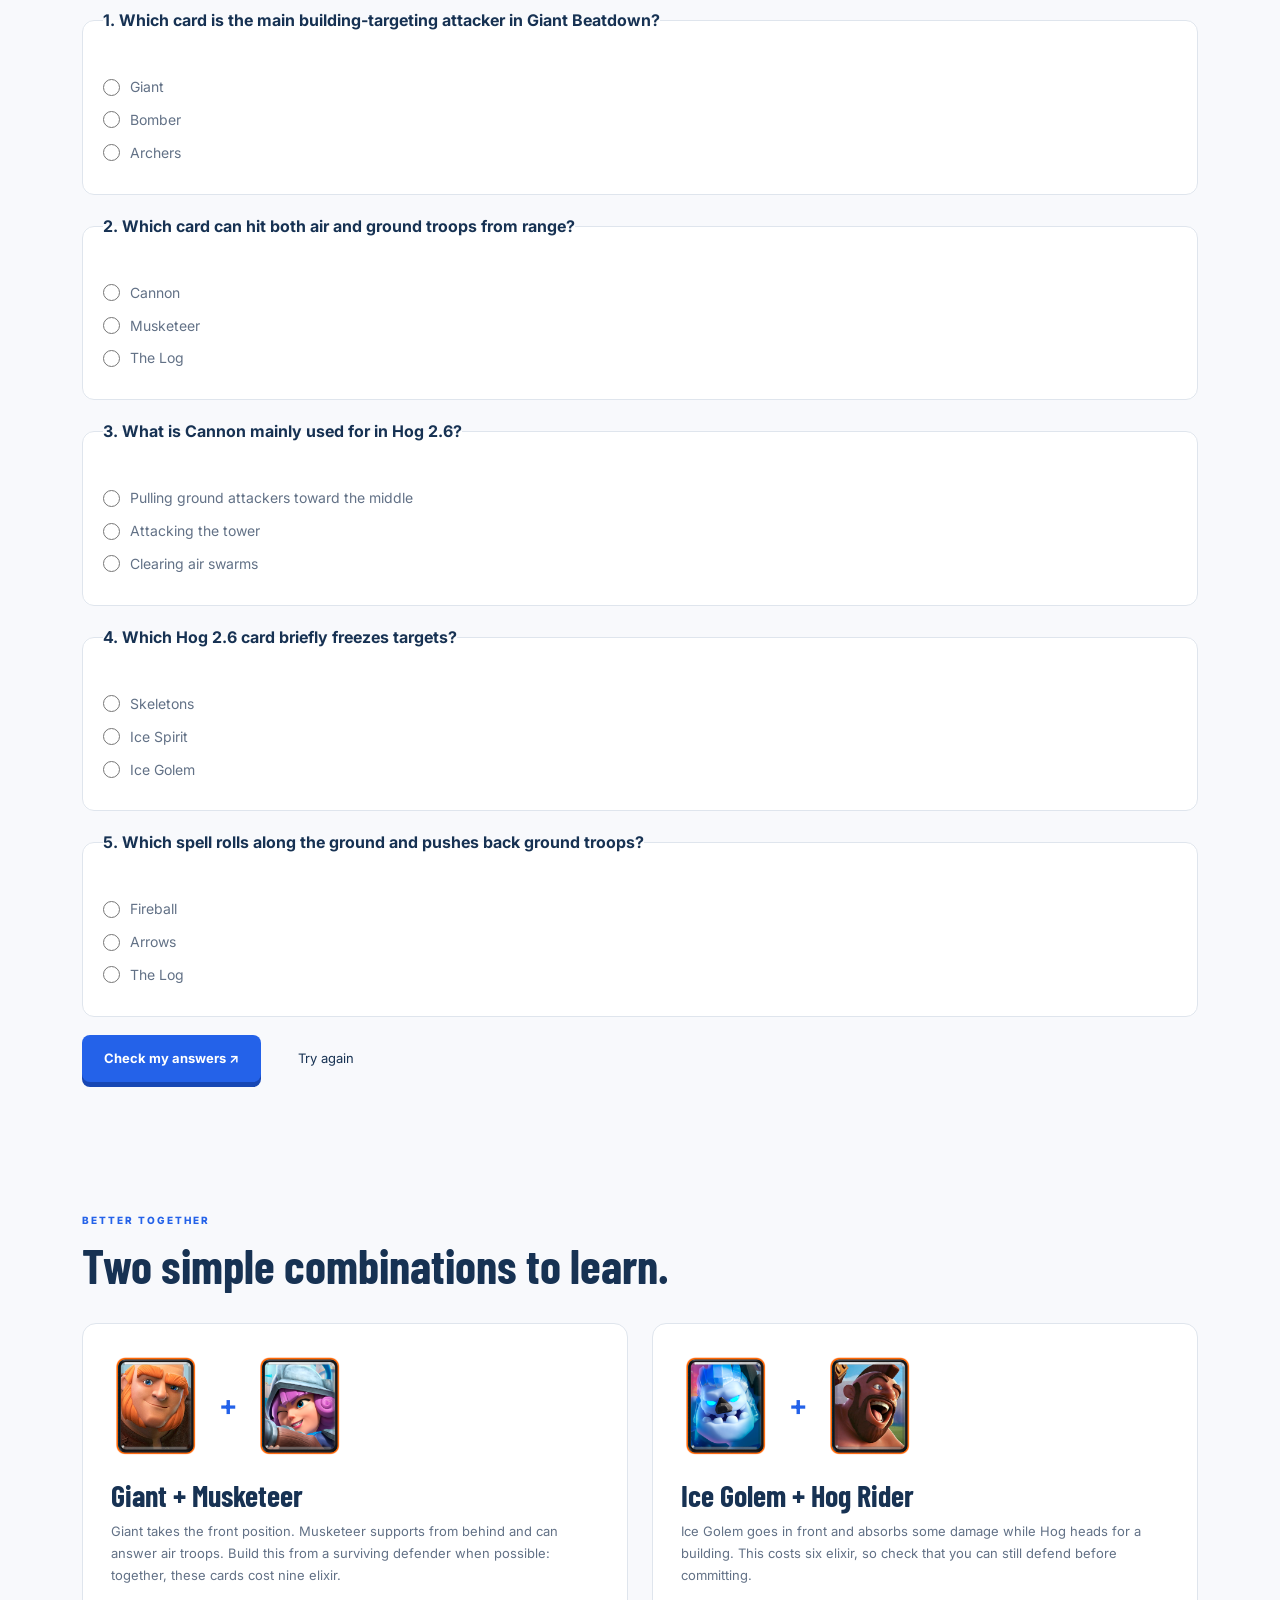
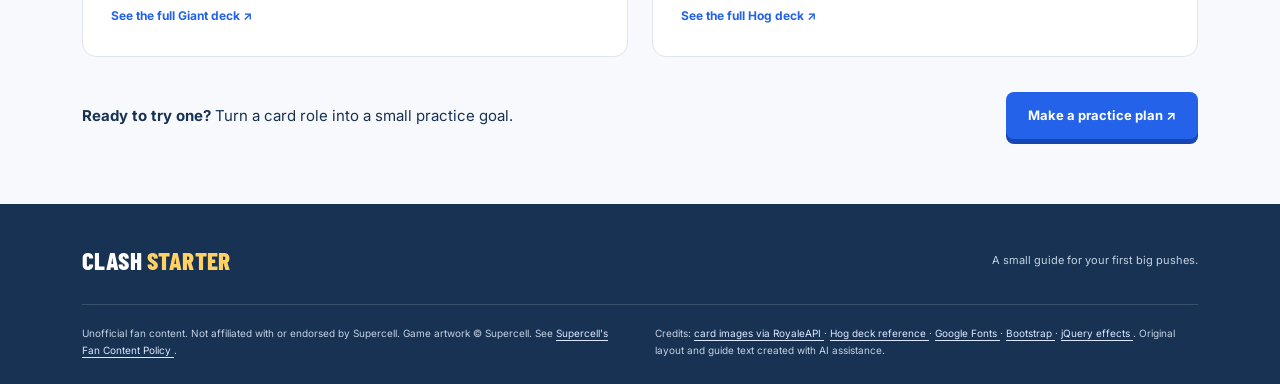
==== commit bd307b6e: "Add searchable card guide and quiz" ====
--- a/cards.html
+++ b/cards.html
@@ -72,6 +72,9 @@
             <a href="#combinations">
               Simple combinations
             </a>
+            <a href="#quiz">
+              Quick quiz
+            </a>
           </nav>
         </div>
       </section>
@@ -128,432 +131,50 @@
         <div class="container section">
           <div class="section-heading">
             <div>
-              <p class="eyebrow">
-                THE 14-CARD GUIDE
-              </p>
-              <h2 id="library-title">
-                Meet the cards in your decks.
-              </h2>
+              <p class="eyebrow">THE 14-CARD GUIDE</p>
+              <h2 id="library-title">Meet the cards in your decks.</h2>
             </div>
-            <p>
-              Standard cards, without evolutions.
-              <br>
-              Costs are shown in purple.
-            </p>
-          </div>
-          <div class="row g-4">
-            <div class="col-md-6 col-lg-4">
-              <article class="role-card">
-                <div class="role-card-top">
-                  <div class="role-image">
-                    <span class="elixir" aria-label="5 elixir">
-                      5
-                    </span>
-                    <img src="assets/cards/giant.png" alt="Giant card" width="150" height="180" loading="lazy">
-                  </div>
-                  <div>
-                    <span class="badge rounded-pill">
-                      Tower attacker
-                    </span>
-                    <h3>
-                      Giant
-                    </h3>
-                  </div>
-                </div>
-                <p>
-                  Targets buildings and takes hits for the troops behind him.
-                </p>
-                <p class="role-tip">
-                  <strong>
-                    Try this:
-                  </strong>
-                  Place him in front of surviving support troops to begin a counterpush.
-                </p>
-              </article>
+            <p>Standard cards, without evolutions.<br>Costs are shown in purple.</p>
+          </div>
+          <div class="card-guide-controls">
+            <div class="form-field">
+              <label class="form-label" for="guide-search">Search the card guide</label>
+              <input class="form-control" type="search" id="guide-search" placeholder="Try “air”, “spell” or “Hog”" autocomplete="off">
             </div>
-            <div class="col-md-6 col-lg-4">
-              <article class="role-card">
-                <div class="role-card-top">
-                  <div class="role-image">
-                    <span class="elixir" aria-label="4 elixir">
-                      4
-                    </span>
-                    <img src="assets/cards/hog-rider.png" alt="Hog Rider card" width="150" height="180" loading="lazy">
-                  </div>
-                  <div>
-                    <span class="badge rounded-pill">
-                      Tower attacker
-                    </span>
-                    <h3>
-                      Hog Rider
-                    </h3>
-                  </div>
-                </div>
-                <p>
-                  A fast building-targeting troop for repeated attacks.
-                </p>
-                <p class="role-tip">
-                  <strong>
-                    Try this:
-                  </strong>
-                  Send him when you can still afford a defense, not just because he is in your hand.
-                </p>
-              </article>
+            <div class="form-field">
+              <label class="form-label" for="guide-role">Filter by role</label>
+              <select class="form-select" id="guide-role">
+                <option value="all">All roles</option>
+                <option value="tower attacker">Tower attacker</option>
+                <option value="support">Support</option>
+                <option value="swarm">Swarm</option>
+                <option value="building">Building</option>
+                <option value="tank">Tank</option>
+                <option value="cycle">Cycle</option>
+                <option value="spell">Spell</option>
+              </select>
             </div>
-            <div class="col-md-6 col-lg-4">
-              <article class="role-card">
-                <div class="role-card-top">
-                  <div class="role-image">
-                    <span class="elixir" aria-label="4 elixir">
-                      4
-                    </span>
-                    <img src="assets/cards/musketeer.png" alt="Musketeer card" width="150" height="180" loading="lazy">
-                  </div>
-                  <div>
-                    <span class="badge rounded-pill">
-                      Air
-                      &
-                      ground support
-                    </span>
-                    <h3>
-                      Musketeer
-                    </h3>
-                  </div>
-                </div>
-                <p>
-                  A ranged troop that can hit both air and ground targets.
-                </p>
-                <p class="role-tip">
-                  <strong>
-                    Try this:
-                  </strong>
-                  Give her space behind a tank and keep her away from enemy melee troops.
-                </p>
-              </article>
-            </div>
-            <div class="col-md-6 col-lg-4">
-              <article class="role-card">
-                <div class="role-card-top">
-                  <div class="role-image">
-                    <span class="elixir" aria-label="4 elixir">
-                      4
-                    </span>
-                    <img src="assets/cards/mini-pekka.png" alt="Mini P.E.K.K.A card" width="150" height="180" loading="lazy">
-                  </div>
-                  <div>
-                    <span class="badge rounded-pill">
-                      Ground defense
-                    </span>
-                    <h3>
-                      Mini P.E.K.K.A
-                    </h3>
-                  </div>
-                </div>
-                <p>
-                  Strong single-target damage against ground troops.
-                </p>
-                <p class="role-tip">
-                  <strong>
-                    Try this:
-                  </strong>
-                  Use against a tank; support him against swarms. He cannot hit air troops.
-                </p>
-              </article>
-            </div>
-            <div class="col-md-6 col-lg-4">
-              <article class="role-card">
-                <div class="role-card-top">
-                  <div class="role-image">
-                    <span class="elixir" aria-label="3 elixir">
-                      3
-                    </span>
-                    <img src="assets/cards/archers.png" alt="Archers card" width="150" height="180" loading="lazy">
-                  </div>
-                  <div>
-                    <span class="badge rounded-pill">
-                      Air
-                      &
-                      ground support
-                    </span>
-                    <h3>
-                      Archers
-                    </h3>
-                  </div>
-                </div>
-                <p>
-                  Two ranged troops for flexible defense.
-                </p>
-                <p class="role-tip">
-                  <strong>
-                    Try this:
-                  </strong>
-                  Use their range and protect them from spells or close-range attackers.
-                </p>
-              </article>
-            </div>
-            <div class="col-md-6 col-lg-4">
-              <article class="role-card">
-                <div class="role-card-top">
-                  <div class="role-image">
-                    <span class="elixir" aria-label="3 elixir">
-                      3
-                    </span>
-                    <img src="assets/cards/minions.png" alt="Minions card" width="150" height="180" loading="lazy">
-                  </div>
-                  <div>
-                    <span class="badge rounded-pill">
-                      Air support
-                    </span>
-                    <h3>
-                      Minions
-                    </h3>
-                  </div>
-                </div>
-                <p>
-                  Flying troops that attack air and ground targets.
-                </p>
-                <p class="role-tip">
-                  <strong>
-                    Try this:
-                  </strong>
-                  Help defend against troops that cannot hit air, but watch for enemy spells.
-                </p>
-              </article>
-            </div>
-            <div class="col-md-6 col-lg-4">
-              <article class="role-card">
-                <div class="role-card-top">
-                  <div class="role-image">
-                    <span class="elixir" aria-label="2 elixir">
-                      2
-                    </span>
-                    <img src="assets/cards/bomber.png" alt="Bomber card" width="150" height="180" loading="lazy">
-                  </div>
-                  <div>
-                    <span class="badge rounded-pill">
-                      Ground splash
-                    </span>
-                    <h3>
-                      Bomber
-                    </h3>
-                  </div>
-                </div>
-                <p>
-                  Low-cost area damage against ground troops.
-                </p>
-                <p class="role-tip">
-                  <strong>
-                    Try this:
-                  </strong>
-                  Clear clustered ground troops from behind a tank. He cannot hit air.
-                </p>
-              </article>
-            </div>
-            <div class="col-md-6 col-lg-4">
-              <article class="role-card">
-                <div class="role-card-top">
-                  <div class="role-image">
-                    <span class="elixir" aria-label="3 elixir">
-                      3
-                    </span>
-                    <img src="assets/cards/cannon.png" alt="Cannon card" width="150" height="180" loading="lazy">
-                  </div>
-                  <div>
-                    <span class="badge rounded-pill">
-                      Defensive building
-                    </span>
-                    <h3>
-                      Cannon
-                    </h3>
-                  </div>
-                </div>
-                <p>
-                  Pulls building-targeting attackers and hits ground troops.
-                </p>
-                <p class="role-tip">
-                  <strong>
-                    Try this:
-                  </strong>
-                  Place toward the middle to draw an attacker away from your tower. Add air defense separately.
-                </p>
-              </article>
-            </div>
-            <div class="col-md-6 col-lg-4">
-              <article class="role-card">
-                <div class="role-card-top">
-                  <div class="role-image">
-                    <span class="elixir" aria-label="2 elixir">
-                      2
-                    </span>
-                    <img src="assets/cards/ice-golem.png" alt="Ice Golem card" width="150" height="180" loading="lazy">
-                  </div>
-                  <div>
-                    <span class="badge rounded-pill">
-                      Cheap tank
-                    </span>
-                    <h3>
-                      Ice Golem
-                    </h3>
-                  </div>
-                </div>
-                <p>
-                  A low-cost building-targeting troop that absorbs damage.
-                </p>
-                <p class="role-tip">
-                  <strong>
-                    Try this:
-                  </strong>
-                  Use him in front of Hog or to lead suitable enemy troops away from your defenders.
-                </p>
-              </article>
-            </div>
-            <div class="col-md-6 col-lg-4">
-              <article class="role-card">
-                <div class="role-card-top">
-                  <div class="role-image">
-                    <span class="elixir" aria-label="1 elixir">
-                      1
-                    </span>
-                    <img src="assets/cards/skeletons.png" alt="Skeletons card" width="150" height="180" loading="lazy">
-                  </div>
-                  <div>
-                    <span class="badge rounded-pill">
-                      Distraction
-                    </span>
-                    <h3>
-                      Skeletons
-                    </h3>
-                  </div>
-                </div>
-                <p>
-                  Cheap ground troops that buy time and help cycle your deck.
-                </p>
-                <p class="role-tip">
-                  <strong>
-                    Try this:
-                  </strong>
-                  Distract a single-target attacker while a tower or support troop deals damage.
-                </p>
-              </article>
-            </div>
-            <div class="col-md-6 col-lg-4">
-              <article class="role-card">
-                <div class="role-card-top">
-                  <div class="role-image">
-                    <span class="elixir" aria-label="1 elixir">
-                      1
-                    </span>
-                    <img src="assets/cards/ice-spirit.png" alt="Ice Spirit card" width="150" height="180" loading="lazy">
-                  </div>
-                  <div>
-                    <span class="badge rounded-pill">
-                      Brief control
-                    </span>
-                    <h3>
-                      Ice Spirit
-                    </h3>
-                  </div>
-                </div>
-                <p>
-                  A cheap jumping troop that briefly freezes enemies it hits.
-                </p>
-                <p class="role-tip">
-                  <strong>
-                    Try this:
-                  </strong>
-                  Use its freeze to give your defense extra time or support an attack.
-                </p>
-              </article>
-            </div>
-            <div class="col-md-6 col-lg-4">
-              <article class="role-card">
-                <div class="role-card-top">
-                  <div class="role-image">
-                    <span class="elixir" aria-label="3 elixir">
-                      3
-                    </span>
-                    <img src="assets/cards/arrows.png" alt="Arrows card" width="150" height="180" loading="lazy">
-                  </div>
-                  <div>
-                    <span class="badge rounded-pill">
-                      Area spell
-                    </span>
-                    <h3>
-                      Arrows
-                    </h3>
-                  </div>
-                </div>
-                <p>
-                  Wide-area damage to groups of air or ground troops.
-                </p>
-                <p class="role-tip">
-                  <strong>
-                    Try this:
-                  </strong>
-                  Save for a swarm that threatens your push or your tower.
-                </p>
-              </article>
-            </div>
-            <div class="col-md-6 col-lg-4">
-              <article class="role-card">
-                <div class="role-card-top">
-                  <div class="role-image">
-                    <span class="elixir" aria-label="4 elixir">
-                      4
-                    </span>
-                    <img src="assets/cards/fireball.png" alt="Fireball card" width="150" height="180" loading="lazy">
-                  </div>
-                  <div>
-                    <span class="badge rounded-pill">
-                      Area spell
-                    </span>
-                    <h3>
-                      Fireball
-                    </h3>
-                  </div>
-                </div>
-                <p>
-                  Area damage for valuable groups of troops.
-                </p>
-                <p class="role-tip">
-                  <strong>
-                    Try this:
-                  </strong>
-                  Look for multiple useful targets. Avoid spending four elixir without a clear reason.
-                </p>
-              </article>
-            </div>
-            <div class="col-md-6 col-lg-4">
-              <article class="role-card">
-                <div class="role-card-top">
-                  <div class="role-image">
-                    <span class="elixir" aria-label="2 elixir">
-                      2
-                    </span>
-                    <img src="assets/cards/the-log.png" alt="The Log card" width="150" height="180" loading="lazy">
-                  </div>
-                  <div>
-                    <span class="badge rounded-pill">
-                      Ground spell
-                    </span>
-                    <h3>
-                      The Log
-                    </h3>
-                  </div>
-                </div>
-                <p>
-                  A rolling spell that damages and pushes back ground troops.
-                </p>
-                <p class="role-tip">
-                  <strong>
-                    Try this:
-                  </strong>
-                  Clear small ground troops. It does not hit air, and it is a Legendary card.
-                </p>
-              </article>
-            </div>
-          </div>
-        </div>
+          </div>
+          <p id="guide-stats" class="catalog-stats" aria-live="polite"></p>
+          <div id="guide-cards" class="row g-4" aria-label="Card guide results"></div>
+          <p id="guide-empty" class="empty-state" hidden>No cards match that search. Try another name or role.</p>
+        </div>
+      </section>
+      <section class="container section" id="quiz" aria-labelledby="quiz-title">
+        <p class="eyebrow">CHECK WHAT YOU KNOW</p>
+        <h2 id="quiz-title">Five quick card questions.</h2>
+        <p class="quiz-intro">Choose one answer for each question, then review the explanations.</p>
+        <form id="card-quiz" class="quiz-form"></form>
+        <div class="quiz-actions">
+          <button class="btn btn-primary" type="submit" form="card-quiz">Check my answers ↗</button>
+          <button class="btn reset-plan" type="reset" form="card-quiz">Try again</button>
+        </div>
+        <p id="quiz-error" class="field-error" role="alert" hidden>Answer all five questions before checking your score.</p>
+        <section id="quiz-result" class="quiz-result" aria-labelledby="quiz-result-title" hidden>
+          <p class="eyebrow">YOUR CARD CHECK</p>
+          <h3 id="quiz-result-title" tabindex="-1"></h3>
+          <ol id="quiz-feedback" class="quiz-feedback"></ol>
+        </section>
       </section>
       <section class="container section" id="combinations" aria-labelledby="combinations-title">
         <p class="eyebrow">
@@ -655,10 +276,16 @@
             <a href="https://getbootstrap.com/">
               Bootstrap
             </a>
+            ·
+            <a href="https://jquery.com/">
+              jQuery effects
+            </a>
             . Original layout and guide text created with AI assistance.
           </p>
         </div>
       </div>
     </footer>
+    <script src="assets/vendor/jquery-3.7.1.min.js" defer></script>
+    <script src="js/cards.js" defer></script>
   </body>
 </html>
--- a/css/style.css
+++ b/css/style.css
@@ -1001,3 +1001,123 @@
   .planner-panel h2 { font-size: 34px; }
   .combo-card { padding: 22px; }
 }
+
+.request-input:focus-visible, #card-search:focus-visible, #role-filter:focus-visible {
+  outline: 3px solid var(--purple);
+  outline-offset: 2px;
+  border-color: var(--purple);
+  box-shadow: 0 0 0 3px #9346c733;
+}
+.field-error {
+  display: block;
+  min-height: 0;
+  margin-top: 5px;
+  color: #a52a2a;
+  font-size: 12px;
+  font-weight: 600;
+}
+.request-input[aria-invalid="true"] { border-color: #a52a2a; }
+
+.card-guide-controls { display: grid; grid-template-columns: minmax(0, 2fr) minmax(210px, 1fr); gap: 18px; margin: 28px 0 14px; }
+.card-guide-controls .form-control { padding: 13px 14px; border-color: #aab9cb; font-size: 14px; }
+.card-guide-controls .form-control:focus { border-color: var(--purple); box-shadow: 0 0 0 3px #9346c733; }
+.catalog-stats { margin: 12px 0 20px; color: var(--muted); font-size: 13px; font-weight: 600; }
+.role-deck { margin: 16px 0 0!important; color: var(--blue)!important; font-size: 11px!important; font-weight: 700; text-transform: uppercase; letter-spacing: .04em; }
+.empty-state { margin: 18px 0 0; padding: 22px; border: 1px dashed #aab9cb; border-radius: 12px; color: var(--muted); background: #fff; }
+.quiz-intro, .journal-intro { max-width: 680px; color: var(--muted); }
+.quiz-form { margin-top: 25px; }
+.quiz-question { margin: 0 0 18px; padding: 20px; border: 1px solid var(--line); border-radius: 12px; background: #fff; }
+.quiz-question legend { float: none; width: auto; margin: 0 0 12px; font-size: 16px; font-weight: 700; }
+.quiz-option { display: flex; align-items: center; gap: 10px; width: fit-content; margin: 9px 0; color: var(--muted); font-size: 14px; cursor: pointer; }
+.quiz-option input { width: 17px; height: 17px; accent-color: var(--blue); }
+.quiz-option input:focus-visible { outline: 3px solid var(--purple); outline-offset: 3px; }
+.quiz-actions { display: flex; align-items: center; gap: 12px; flex-wrap: wrap; }
+.quiz-result { margin-top: 26px; padding: 26px; border: 1px solid var(--line); border-radius: 14px; background: #fff; }
+.quiz-result .eyebrow { color: var(--blue); }
+.quiz-result h3 { margin: 0 0 18px; font-size: 28px; }
+.quiz-result h3:focus-visible { outline: 3px solid var(--purple); outline-offset: 5px; }
+.quiz-feedback { display: grid; gap: 10px; margin: 0; padding-left: 22px; }
+.quiz-feedback li { padding-left: 4px; color: var(--muted); font-size: 13px; }
+.quiz-feedback li::marker { font-weight: 700; }
+.quiz-correct::marker { color: #167348; }
+.quiz-incorrect::marker { color: #a52a2a; }
+.quiz-error { color: #a52a2a; font-weight: 700; }
+.journal-form { padding: 26px; border: 1px solid var(--line); border-radius: 14px; background: #fff; }
+.journal-form .form-control, .journal-form .form-select { border-color: #aab9cb; font-size: 14px; }
+.journal-form .form-control:focus, .journal-form .form-select:focus { border-color: var(--purple); box-shadow: 0 0 0 3px #9346c733; }
+.journal-input[aria-invalid="true"] { border-color: #a52a2a; }
+.journal-hint { display: block; margin-top: 5px; color: var(--muted); font-size: 11px; }
+.journal-summary { display: grid; grid-template-columns: repeat(3, minmax(0, 1fr)); gap: 12px; margin-bottom: 16px; }
+.journal-summary p { margin: 0; padding: 17px 13px; border-radius: 10px; background: #edf3ff; color: var(--muted); font-size: 12px; text-align: center; }
+.journal-summary strong { display: block; color: var(--ink); font-size: 23px; }
+.journal-entries { display: grid; gap: 12px; margin: 0; padding: 0; list-style: none; }
+.journal-entry { padding: 19px; border: 1px solid var(--line); border-radius: 12px; background: #fff; }
+.journal-entry-header { display: flex; align-items: flex-start; justify-content: space-between; gap: 12px; }
+.journal-entry h3 { margin: 0; font-size: 18px; }
+.journal-entry-meta { margin: 9px 0; color: var(--blue); font-size: 12px; font-weight: 700; }
+.journal-entry-note { margin: 0; color: var(--muted); font-size: 13px; overflow-wrap: anywhere; }
+.journal-delete { padding: 5px 9px; border: 1px solid var(--line); border-radius: 7px; background: transparent; color: var(--ink); font-size: 11px; font-weight: 700; cursor: pointer; }
+.journal-delete:hover { background: #edf2f8; }
+.journal-delete:focus-visible { outline: 3px solid var(--purple); outline-offset: 3px; }
+.journal-message { margin: 0 0 18px; padding: 12px 15px; border-radius: 9px; background: #e7f5ec; color: #185c38; font-size: 13px; font-weight: 700; }
+.journal-message.is-error { background: #fff0ef; color: #8b2424; }
+@media (max-width: 767px) {
+  .card-guide-controls { grid-template-columns: 1fr; }
+  .journal-summary { grid-template-columns: 1fr; }
+  .journal-summary p { display: flex; align-items: center; justify-content: center; gap: 8px; }
+  .journal-summary strong { display: inline; }
+}
+.request-success {
+  margin-top: 28px;
+  padding: 24px;
+  border-left: 4px solid #3d7d4b;
+  border-radius: 8px;
+  background: #edf8ef;
+}
+.request-success:focus { outline: 3px solid var(--purple); outline-offset: 4px; }
+.request-success h3 { font-size: 28px; margin: 0 0 8px; }
+.request-success p { color: #3c5d43; font-size: 13px; }
+.faq-item { border-top: 1px solid var(--line); padding: 0; }
+.faq-item h3 { margin: 0; font-size: 1rem; line-height: inherit; }
+.faq-trigger {
+  display: block;
+  width: 100%;
+  border: 0;
+  padding: 20px 0;
+  background: transparent;
+  color: var(--ink);
+  text-align: left;
+  font-family: Inter,Arial,sans-serif;
+  font-size: 14px;
+  font-weight: 600;
+}
+.faq-trigger:hover { color: var(--blue); }
+.faq-trigger:after { content: '+'; float: right; color: var(--blue); font-size: 20px; line-height: 1; }
+.faq-trigger[aria-expanded="true"]:after { content: '−'; }
+.faq-answer { overflow: hidden; }
+.faq-answer p { font-size: 13px; color: var(--muted); margin: 0 0 20px; }
+.catalog-section { background: #edf2f8; border-block: 1px solid var(--line); }
+.catalog-controls { display: grid; grid-template-columns: minmax(0,2fr) minmax(220px,1fr); gap: 20px; align-items: end; margin-bottom: 18px; }
+.catalog-controls .form-label { display: block; }
+.catalog-stats { min-height: 25px; color: var(--muted); font-size: 12px; font-weight: 700; margin: 0 0 16px; }
+.card-catalog { display: grid; grid-template-columns: repeat(4,minmax(0,1fr)); gap: 16px; list-style: none; margin: 0; padding: 0; }
+.catalog-card { min-width: 0; padding: 16px; background: #fff; border: 1px solid var(--line); border-radius: 12px; box-shadow: 0 4px 0 #e4e9f0; transition: transform .18s,box-shadow .18s; }
+.catalog-card:hover { transform: translateY(-4px); box-shadow: 0 8px 16px #17325316; }
+.catalog-card-image { position: relative; max-width: 130px; margin: 0 auto 12px; }
+.catalog-card-image img { display: block; width: 100%; height: auto; }
+.catalog-card h3 { font-size: 23px; margin: 8px 0 2px; }
+.catalog-card-role { color: var(--blue); font-size: 10px; font-weight: 800; text-transform: uppercase; letter-spacing: 1px; margin: 0 0 7px; }
+.catalog-card-note { min-height: 61px; color: var(--muted); font-size: 11px; line-height: 1.5; margin: 0 0 10px; }
+.catalog-card-decks { border-top: 1px solid var(--line); padding-top: 9px; color: var(--muted); font-size: 9px; font-weight: 600; line-height: 1.4; margin: 0; }
+.catalog-empty { padding: 20px; color: #72581c; background: #fff8e8; border-left: 3px solid var(--gold); border-radius: 0 8px 8px 0; font-size: 13px; }
+@media(max-width:991px) {
+  .card-catalog { grid-template-columns: repeat(3,minmax(0,1fr)); }
+}
+@media(max-width:575px) {
+  .catalog-controls { grid-template-columns: 1fr; gap: 10px; }
+  .card-catalog { grid-template-columns: repeat(2,minmax(0,1fr)); gap: 10px; }
+  .catalog-card { padding: 12px 9px; }
+  .catalog-card-note { min-height: 76px; font-size: 10px; }
+  .catalog-card h3 { font-size: 20px; }
+  .request-success { padding: 18px; }
+}
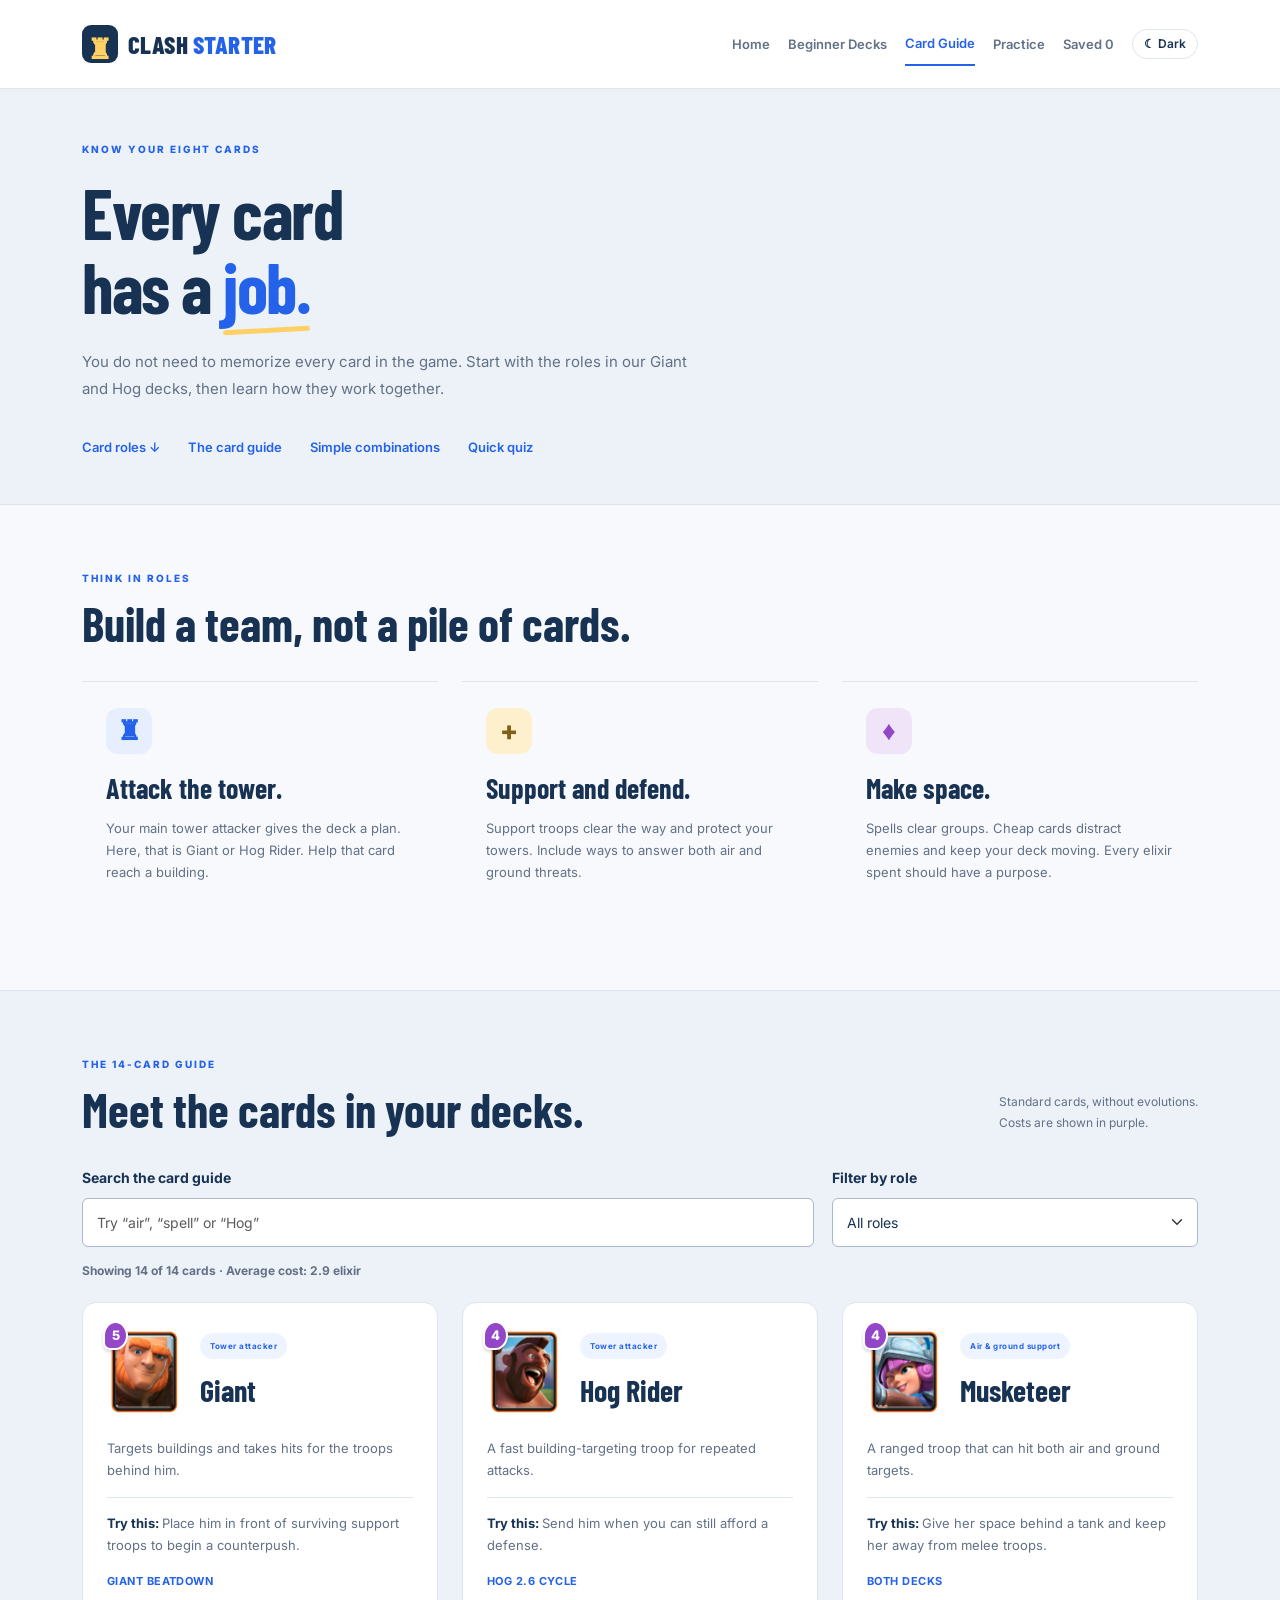
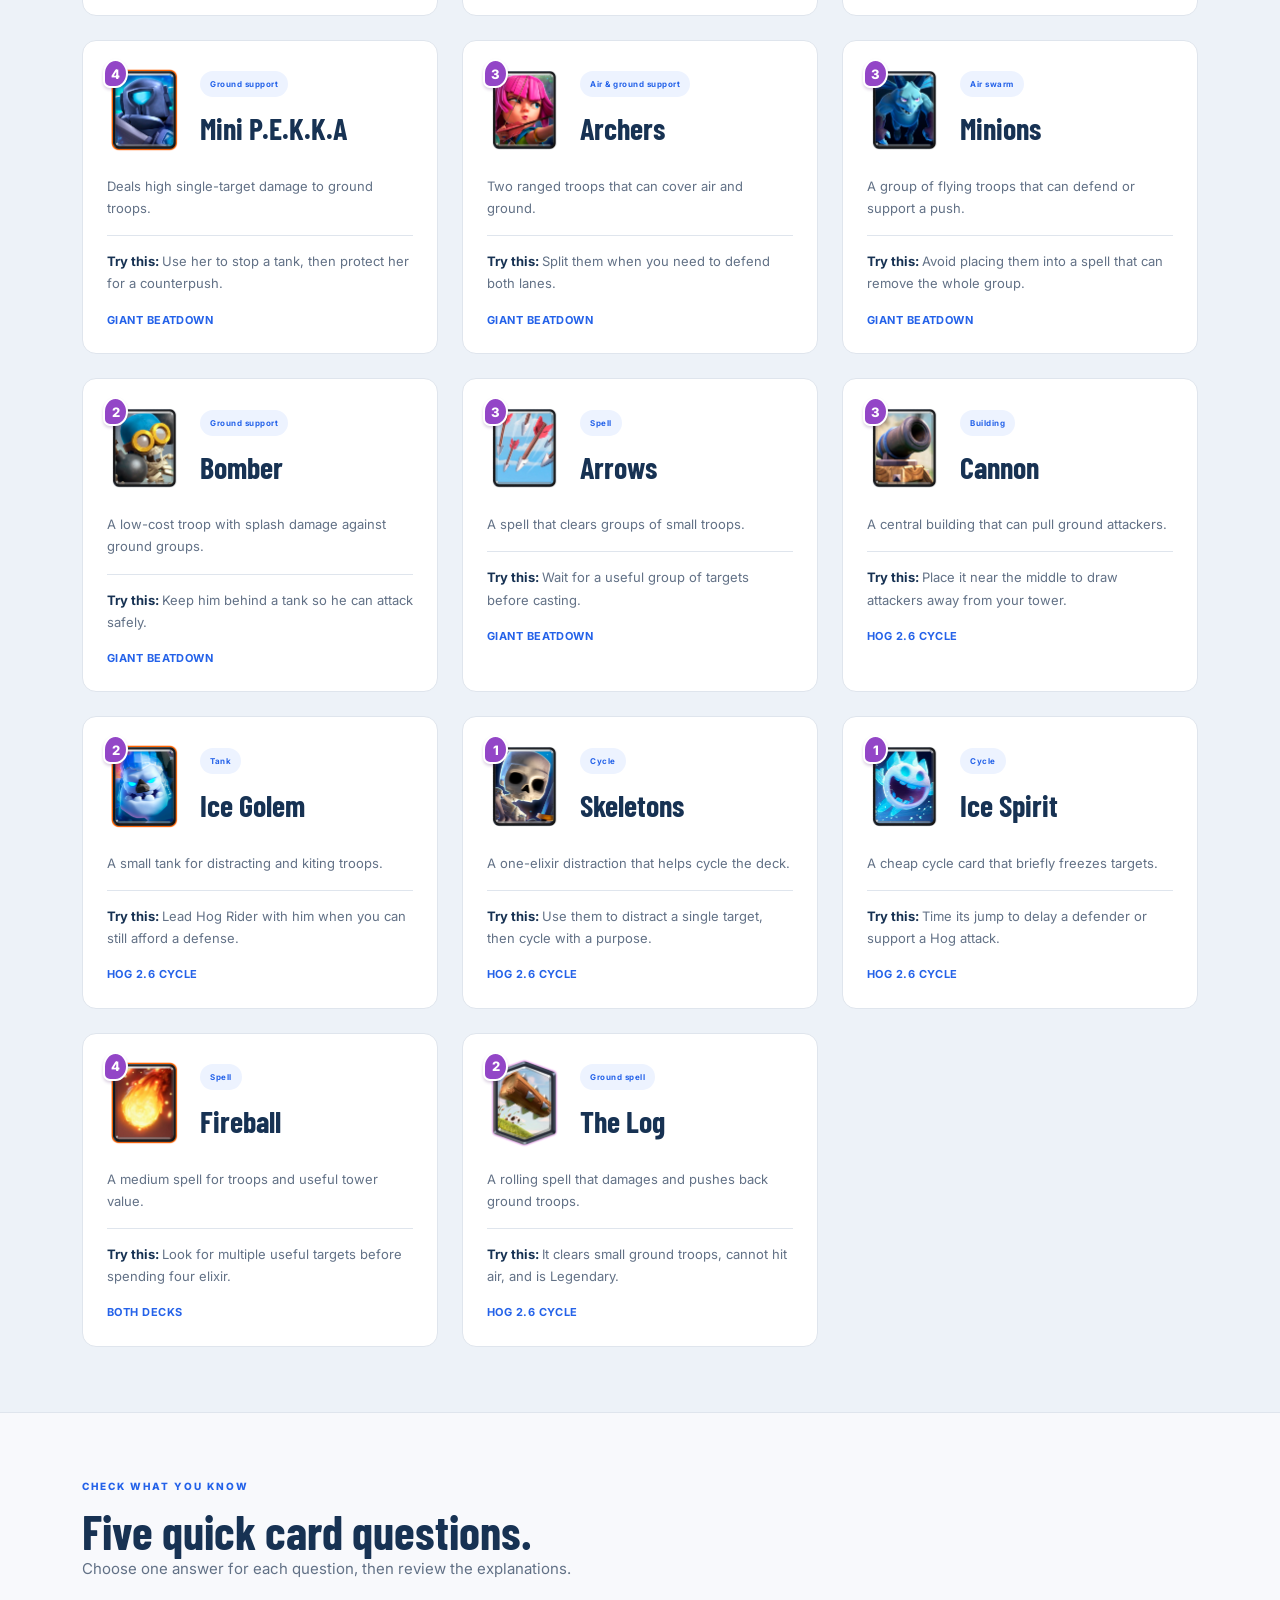
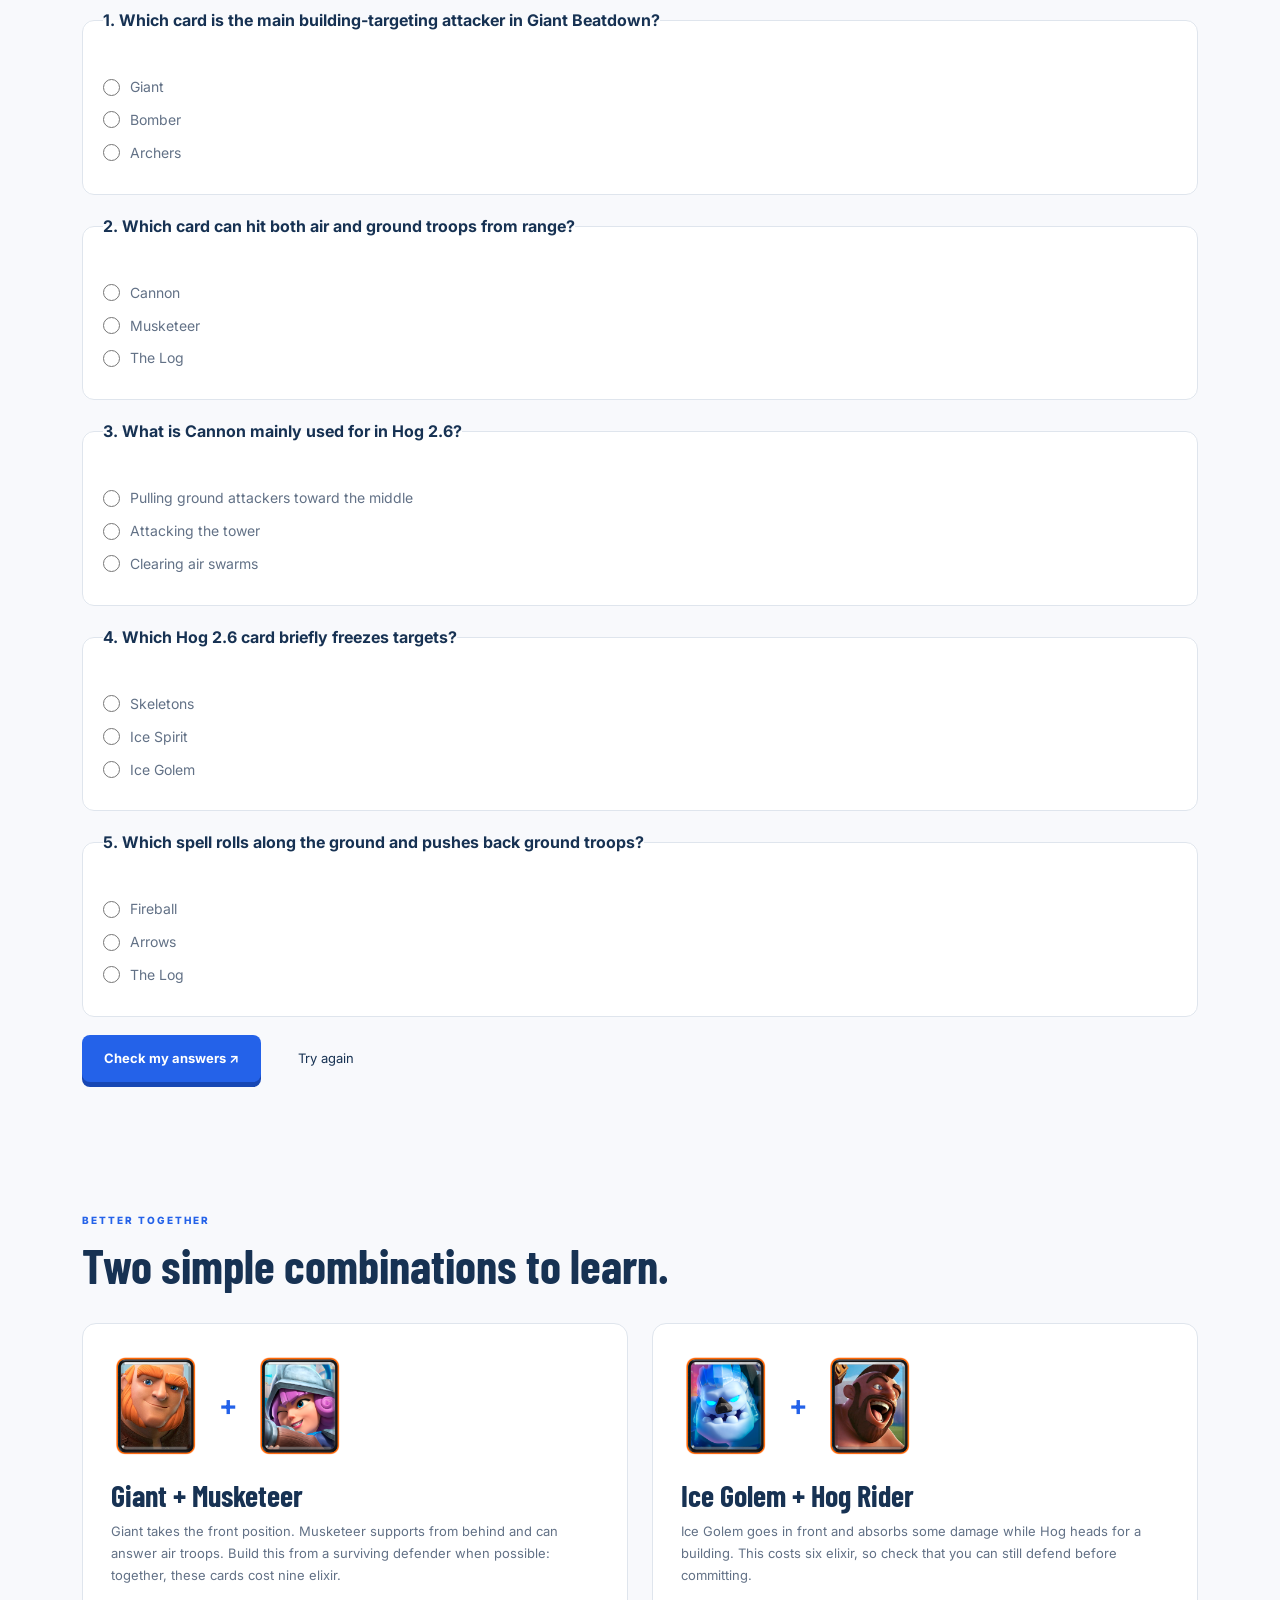
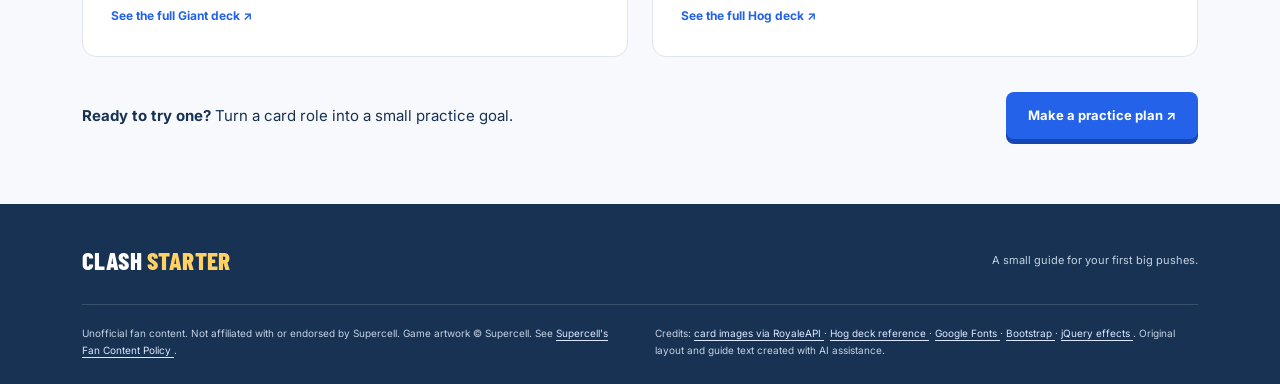
==== commit 4d77a25d: "Add saved card collection and persistent theme preferences" ====
--- a/cards.html
+++ b/cards.html
@@ -12,12 +12,15 @@
     <link rel="preconnect" href="https://fonts.gstatic.com" crossorigin>
     <link href="https://fonts.googleapis.com/css2?family=Barlow+Condensed:wght@600;700;800&family=Inter:wght@400;500;600;700;800&display=swap" rel="stylesheet">
     <link rel="stylesheet" href="assets/vendor/bootstrap.min.css">
+    <script>try { document.documentElement.dataset.theme = localStorage.getItem('clashStarter.theme.v1') || 'light'; } catch (_) { document.documentElement.dataset.theme = 'light'; }</script>
     <link rel="stylesheet" href="css/style.css">
+    <link rel="stylesheet" href="css/final.css">
   </head>
   <body>
     <a class="skip-link" href="#main">
       Skip to content
     </a>
+    <p class="visually-hidden" id="site-status" role="status" aria-live="polite"></p>
     <header class="site-header">
       <div class="container header-inner">
         <a class="brand" href="index.html" aria-label="Clash Starter home">
@@ -42,6 +45,8 @@
           <a href="practice.html">
             Practice
           </a>
+          <a class="saved-count-link" href="decks.html#saved-cards">Saved <span class="saved-card-count">0</span></a>
+          <button class="theme-toggle" type="button" aria-pressed="false">☾ Dark</button>
         </nav>
       </div>
     </header>
@@ -286,6 +291,7 @@
       </div>
     </footer>
     <script src="assets/vendor/jquery-3.7.1.min.js" defer></script>
+    <script src="js/site.js" defer></script>
     <script src="js/cards.js" defer></script>
   </body>
 </html>
--- a/css/final.css
+++ b/css/final.css
@@ -0,0 +1,132 @@
+/* Final release preferences and cross-page collection. */
+:root {
+  --surface: #ffffff;
+  --surface-alt: #edf2f8;
+  --field: #ffffff;
+}
+
+[hidden] { display: none !important; }
+
+html[data-theme="dark"] {
+  color-scheme: dark;
+  --ink: #edf4ff;
+  --muted: #b6c4d7;
+  --blue: #91b2ff;
+  --purple: #d5a8ff;
+  --paper: #111a27;
+  --line: #34445b;
+  --surface: #1a2738;
+  --surface-alt: #202f43;
+  --field: #142132;
+}
+
+html[data-theme="dark"] body { background: var(--paper); color: var(--ink); }
+html[data-theme="dark"] .site-header,
+html[data-theme="dark"] .planner-panel,
+html[data-theme="dark"] .request-card,
+html[data-theme="dark"] .request-success,
+html[data-theme="dark"] .basic-block,
+html[data-theme="dark"] .role-card,
+html[data-theme="dark"] .combo-card,
+html[data-theme="dark"] .quiz-question,
+html[data-theme="dark"] .quiz-result,
+html[data-theme="dark"] .journal-form,
+html[data-theme="dark"] .journal-entry,
+html[data-theme="dark"] .catalog-card,
+html[data-theme="dark"] .saved-card-item,
+html[data-theme="dark"] .empty-state { background: var(--surface); color: var(--ink); }
+html[data-theme="dark"] .hero { background: linear-gradient(110deg, #1a293b, #111a27); }
+html[data-theme="dark"] .deck-intro,
+html[data-theme="dark"] .catalog-section,
+html[data-theme="dark"] .comparison-section,
+html[data-theme="dark"] .saved-cards-section { background-color: var(--surface-alt); }
+html[data-theme="dark"] .hero-card { background: #26384e; }
+html[data-theme="dark"] .playstyle-card { background: #2c2b32; }
+html[data-theme="dark"] .hog-preview { background: #202e45; }
+html[data-theme="dark"] .basic-symbol { background: #263953; }
+html[data-theme="dark"] .basic-symbol.purple { background: #392849; }
+html[data-theme="dark"] .basic-symbol.gold { background: #46391e; color: #ffdc8a; }
+html[data-theme="dark"] .average,
+html[data-theme="dark"] .journal-summary p { background: #26364b; color: var(--muted); }
+html[data-theme="dark"] .comparison-table { --bs-table-color: var(--ink); --bs-table-bg: var(--surface); --bs-table-border-color: var(--line); }
+html[data-theme="dark"] .form-control,
+html[data-theme="dark"] .form-select,
+html[data-theme="dark"] input,
+html[data-theme="dark"] textarea,
+html[data-theme="dark"] select { background-color: var(--field); border-color: #53647b; color: var(--ink); }
+html[data-theme="dark"] .form-control::placeholder,
+html[data-theme="dark"] input::placeholder,
+html[data-theme="dark"] textarea::placeholder { color: #a3b1c5; opacity: 1; }
+html[data-theme="dark"] .faq-trigger,
+html[data-theme="dark"] .saved-card-remove { color: var(--ink); }
+html[data-theme="dark"] .catalog-card-decks { border-color: var(--line); }
+html[data-theme="dark"] .catalog-empty { background: #3a321f; color: #ffe5a2; }
+html[data-theme="dark"] .request-success { border-left-color: #65c991; }
+html[data-theme="dark"] .request-success p,
+html[data-theme="dark"] .journal-message { color: #c5f0d5; }
+html[data-theme="dark"] .journal-message { background: #203a31; }
+html[data-theme="dark"] .journal-message.is-error { background: #47292d; color: #ffd1d1; }
+
+.header-inner { gap: 16px; }
+.header-inner > nav[aria-label="Main navigation"] { align-items: center; gap: 18px; }
+.saved-count-link { white-space: nowrap; }
+.theme-toggle {
+  flex: 0 0 auto;
+  border: 1px solid var(--line);
+  border-radius: 999px;
+  padding: 7px 11px;
+  background: var(--surface);
+  color: var(--ink);
+  font: 600 12px/1.2 Inter, Arial, sans-serif;
+  cursor: pointer;
+}
+.theme-toggle:hover, .saved-card-remove:hover { border-color: var(--blue); color: var(--blue); }
+.theme-toggle:focus-visible, .favorite-toggle:focus-visible, .saved-card-remove:focus-visible, #clear-saved-cards:focus-visible {
+  outline: 3px solid var(--purple);
+  outline-offset: 3px;
+}
+.favorite-toggle {
+  margin-top: 16px;
+  border: 1px solid var(--line);
+  border-radius: 8px;
+  padding: 8px 11px;
+  background: var(--surface);
+  color: var(--ink);
+  font: 700 12px Inter, Arial, sans-serif;
+  cursor: pointer;
+}
+.favorite-toggle[aria-pressed="true"] { border-color: #39845c; background: #e8f5ec; color: #185c38; }
+html[data-theme="dark"] .favorite-toggle[aria-pressed="true"] { background: #203a31; color: #c5f0d5; }
+.saved-card-list { display: grid; grid-template-columns: repeat(4, minmax(0, 1fr)); gap: 12px; margin: 22px 0; padding: 0; list-style: none; }
+.saved-card-item { display: grid; grid-template-columns: 48px 1fr; align-items: center; gap: 4px 12px; min-width: 0; padding: 12px; border: 1px solid var(--line); border-radius: 12px; background: var(--surface); }
+.saved-card-item img { grid-row: span 3; width: 48px; height: 58px; object-fit: contain; }
+.saved-card-item strong { overflow-wrap: anywhere; font-size: 13px; }
+.saved-card-item > span { color: var(--muted); font-size: 11px; }
+.saved-card-remove { justify-self: start; padding: 2px 0; border: 0; background: transparent; color: var(--muted); font: 700 11px Inter, Arial, sans-serif; cursor: pointer; }
+.saved-card-intro { color: var(--muted); }
+.quiz-option.is-correct { color: #17633a; font-weight: 700; }
+.quiz-option.is-correct span::after { content: "  ✓ Correct answer"; font-size: 11px; }
+.quiz-option.is-incorrect { color: #a52a2a; text-decoration: line-through; text-decoration-thickness: 2px; }
+.quiz-question-feedback { margin: 12px 0 0; padding: 12px 14px; border-left: 4px solid #39845c; border-radius: 0 8px 8px 0; background: #e8f5ec; color: #185c38; font-size: 13px; }
+.quiz-question-feedback.is-incorrect { border-left-color: #ad3b3b; background: #fff0ef; color: #7c2424; }
+.quiz-question-feedback strong, .quiz-question-feedback span { display: block; }
+.quiz-question-feedback span { margin-top: 4px; }
+html[data-theme="dark"] .quiz-option.is-correct { color: #b4efca; }
+html[data-theme="dark"] .quiz-option.is-incorrect { color: #ffbaba; }
+html[data-theme="dark"] .quiz-question-feedback { border-color: #65c991; background: #203a31; color: #c5f0d5; }
+html[data-theme="dark"] .quiz-question-feedback.is-incorrect { border-color: #ed7d7d; background: #47292d; color: #ffd1d1; }
+
+@media (max-width: 900px) {
+  .header-inner { flex-wrap: wrap; justify-content: center; padding-top: 10px; padding-bottom: 8px; }
+  .header-inner > nav[aria-label="Main navigation"] { width: 100%; justify-content: center; }
+}
+@media (max-width: 767px) {
+  .header-inner > nav[aria-label="Main navigation"] { flex-wrap: wrap; gap: 4px 14px; }
+  .saved-card-list { grid-template-columns: repeat(2, minmax(0, 1fr)); }
+}
+@media (max-width: 575px) {
+  .header-inner > nav[aria-label="Main navigation"] { gap: 4px 12px; }
+  .header-inner > nav[aria-label="Main navigation"] a { font-size: 10px; }
+  .theme-toggle { padding: 6px 8px; font-size: 10px; }
+  .saved-card-list { grid-template-columns: 1fr; }
+}
